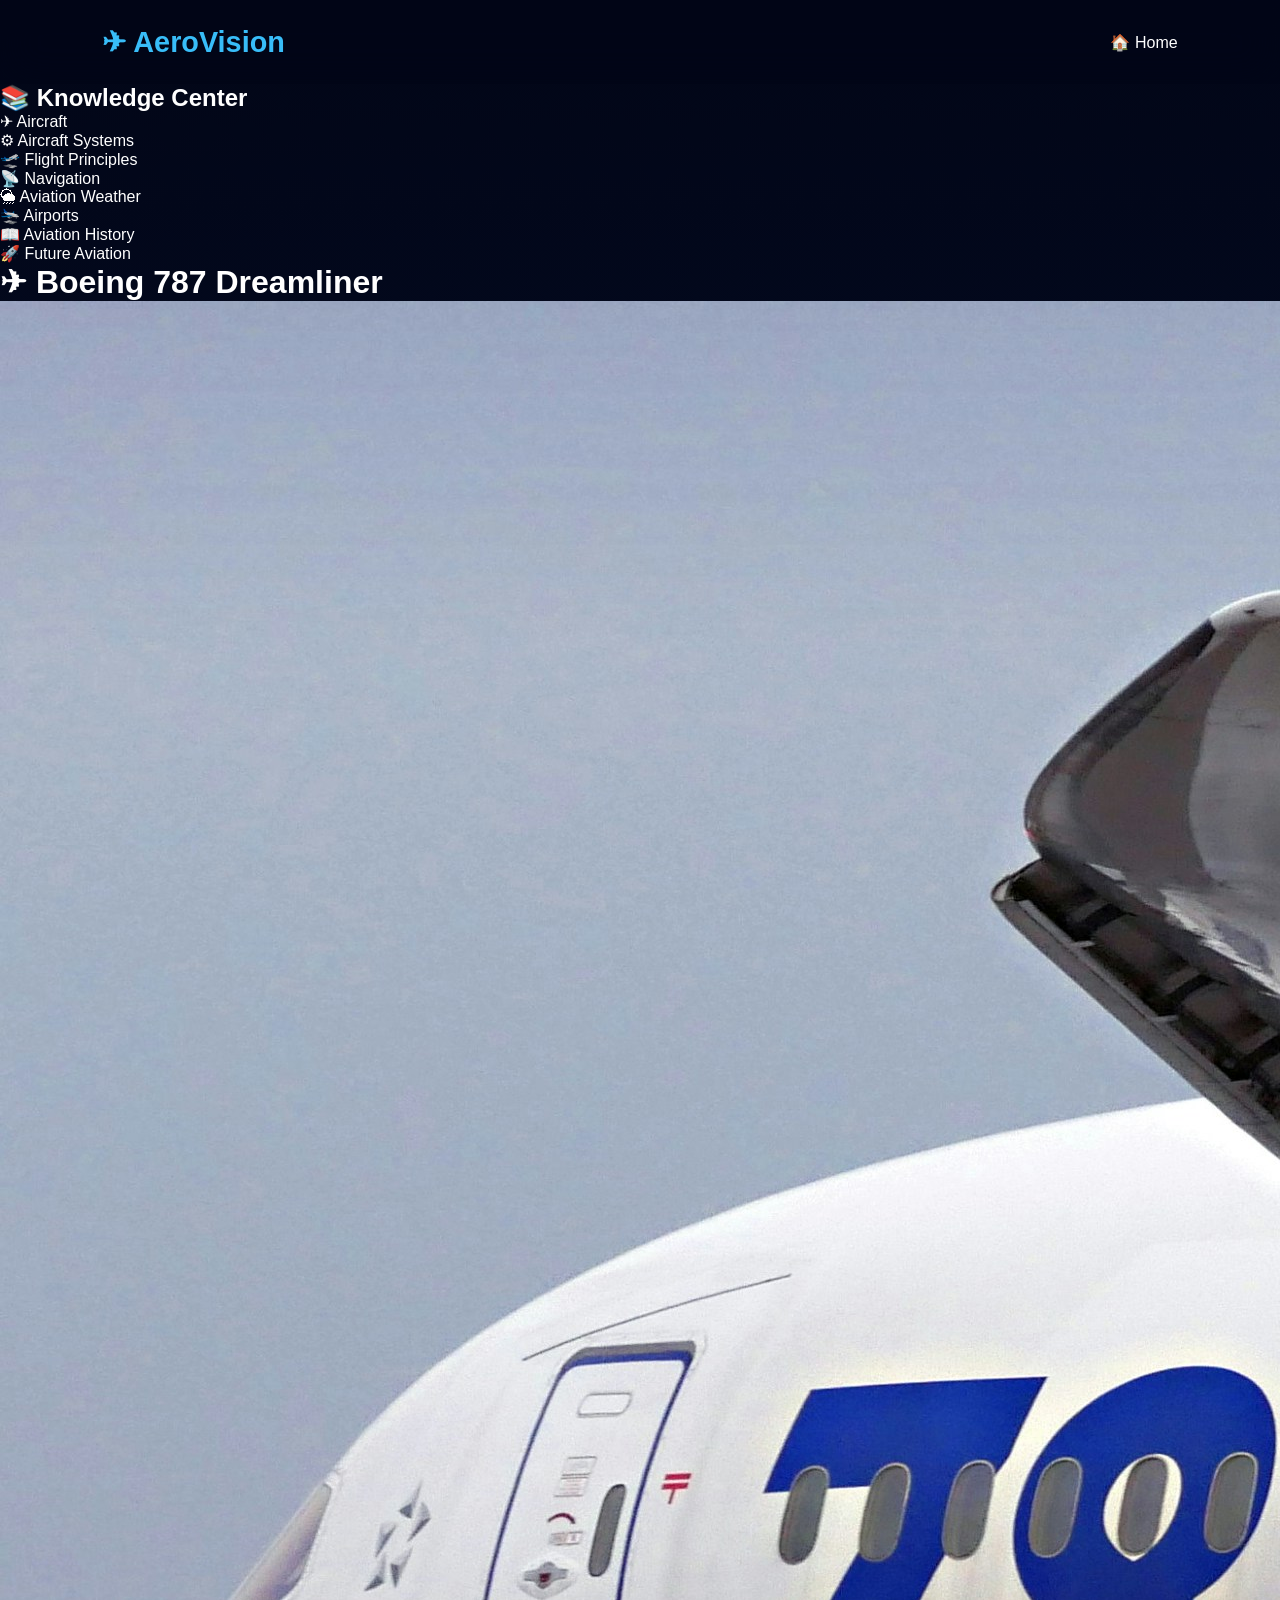
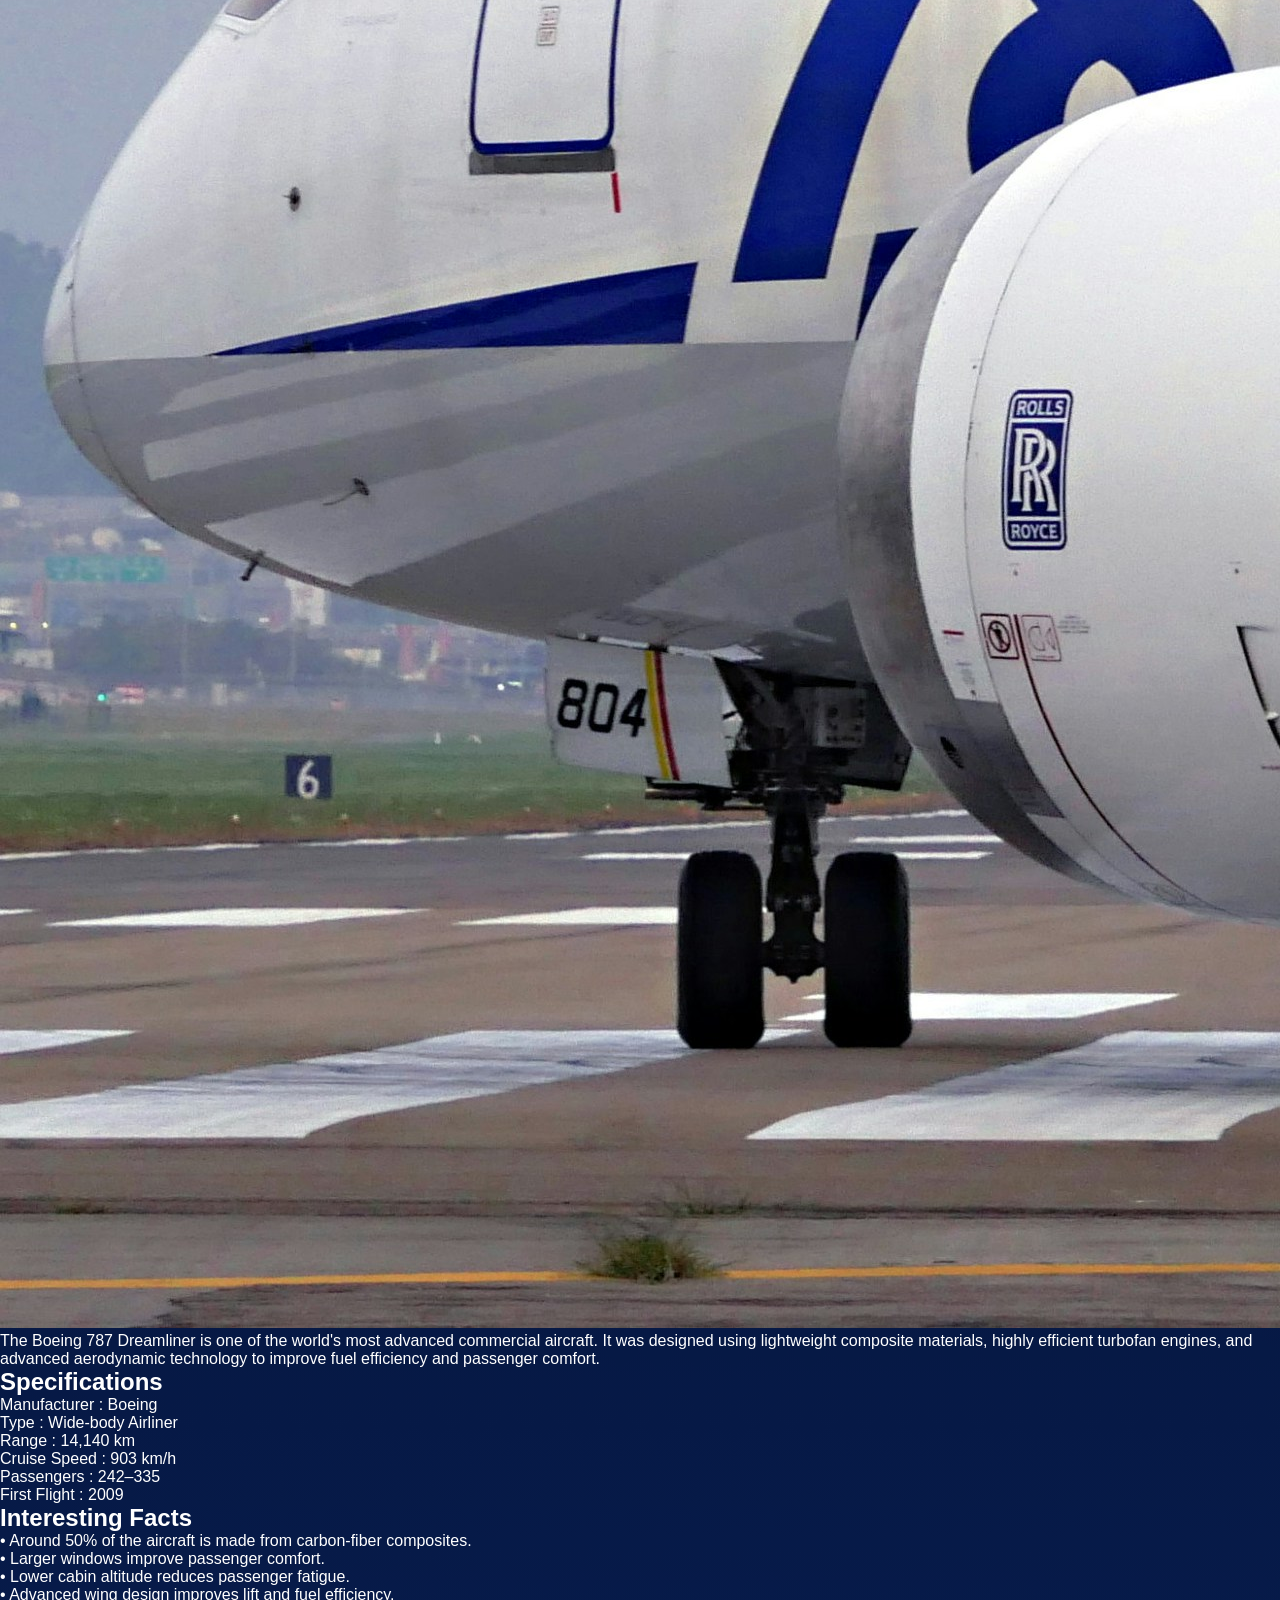
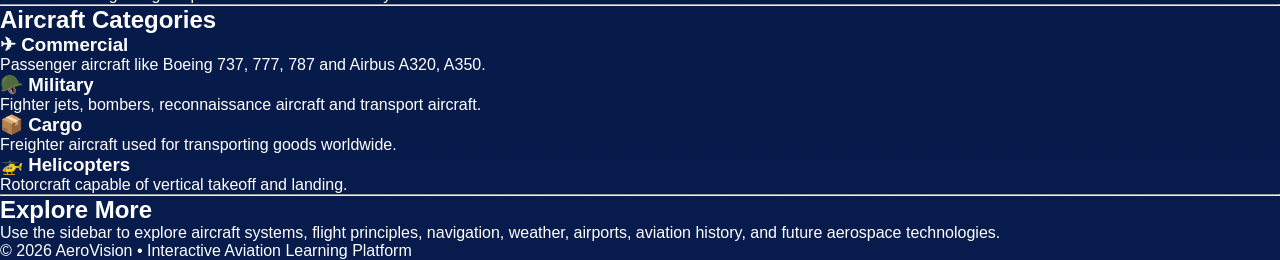
==== knowledge.html @ cc67bb1b "Update knowledge.html" ====
<!DOCTYPE html>
<html lang="en">

<head>

<meta charset="UTF-8">

<meta name="viewport" content="width=device-width, initial-scale=1.0">

<title>AeroVision Knowledge Center</title>

<link rel="stylesheet" href="knowledge.css">

</head>

<body>

<nav>

<div class="logo">

✈ AeroVision

</div>

<div class="nav-links">

<a href="index.html">

🏠 Home

</a>

</div>

</nav>

<div class="knowledge-layout">

<!-- SIDEBAR -->

<aside class="sidebar">

<h2>📚 Knowledge Center</h2>

<ul>

<li class="active" data-page="aircraft">

✈ Aircraft

</li>

<li data-page="systems">

⚙ Aircraft Systems

</li>

<li data-page="flight">

🛫 Flight Principles

</li>

<li data-page="navigation">

📡 Navigation

</li>

<li data-page="weather">

🌦 Aviation Weather

</li>

<li data-page="airports">

🛬 Airports

</li>

<li data-page="history">

📖 Aviation History

</li>

<li data-page="future">

🚀 Future Aviation

</li>

</ul>

</aside>

<!-- CONTENT -->

<main class="content">

<div id="content-area">

<h1>✈ Boeing 787 Dreamliner</h1>

<img
src="Boing 787.jpg"
class="hero-image"
alt="Boeing 787">

<p>

The Boeing 787 Dreamliner is one of the world's most advanced
commercial aircraft. It was designed using lightweight composite
materials, highly efficient turbofan engines, and advanced
aerodynamic technology to improve fuel efficiency and passenger
comfort.

</p>

<h2>Specifications</h2>

<ul>

<li>Manufacturer : Boeing</li>

<li>Type : Wide-body Airliner</li>

<li>Range : 14,140 km</li>

<li>Cruise Speed : 903 km/h</li>

<li>Passengers : 242–335</li>

<li>First Flight : 2009</li>

</ul>

<h2>Interesting Facts</h2>

<p>

• Around 50% of the aircraft is made from carbon-fiber composites.

</p>

<p>

• Larger windows improve passenger comfort.

</p>

<p>

• Lower cabin altitude reduces passenger fatigue.

</p>

<p>

• Advanced wing design improves lift and fuel efficiency.

</p>

<hr>

<h2>Aircraft Categories</h2>

<div class="cards">

<div class="info-card">

<h3>✈ Commercial</h3>

<p>

Passenger aircraft like Boeing 737, 777, 787 and Airbus A320, A350.

</p>

</div>

<div class="info-card">

<h3>🪖 Military</h3>

<p>

Fighter jets, bombers, reconnaissance aircraft and transport aircraft.

</p>

</div>

<div class="info-card">

<h3>📦 Cargo</h3>

<p>

Freighter aircraft used for transporting goods worldwide.

</p>

</div>

<div class="info-card">

<h3>🚁 Helicopters</h3>

<p>

Rotorcraft capable of vertical takeoff and landing.

</p>

</div>

</div>

<hr>

<h2>Explore More</h2>

<p>

Use the sidebar to explore aircraft systems,
flight principles,
navigation,
weather,
airports,
aviation history,
and future aerospace technologies.

</p>

</div>

</main>

</div>

<footer>

<p>

© 2026 AeroVision • Interactive Aviation Learning Platform

</p>

</footer>

<script src="knowledge.js"></script>

</body>

</html>
---- knowledge.css ----
html{
scroll-behavior:smooth;
}

*{
margin:0;
padding:0;
box-sizing:border-box;
font-family:Segoe UI,sans-serif;
}

body{

background:
linear-gradient(
180deg,
#020617,
#071c4d
);

color:white;

overflow-x:hidden;

}

/* NAVBAR */

nav{

display:flex;

justify-content:space-between;

align-items:center;

padding:25px 8%;

background:
rgba(2,6,23,.7);

backdrop-filter:blur(20px);

position:sticky;

top:0;

z-index:999;

}

.logo{

font-size:1.8rem;

font-weight:bold;

color:#38bdf8;

}

.nav-links a{

color:white;

text-decoration:none;

font-size:1rem;

transition:.3s;

}

.nav-links a:hover{

color:#38bdf8;

}

/* HERO */

.hero{

padding:120px 8% 80px;

text-align:center;

}

.hero h1{

font-size:4rem;

margin-bottom:20px;

}

.hero p{

max-width:750px;

margin:auto;

font-size:1.2rem;

color:#cbd5e1;

line-height:1.8;

margin-bottom:40px;

}

/* SEARCH */

#search{

width:min(700px,90%);

padding:18px;

font-size:1rem;

border:none;

border-radius:15px;

outline:none;

background:#0f172a;

color:white;

border:1px solid #38bdf8;

box-shadow:0 0 30px rgba(56,189,248,.2);

}

/* CATEGORIES */

.categories{

padding:60px 8%;

display:grid;

grid-template-columns:
repeat(auto-fit,minmax(220px,1fr));

gap:25px;

}

.category{

background:
rgba(255,255,255,.05);

padding:40px;

border-radius:20px;

text-align:center;

font-size:3rem;

cursor:pointer;

transition:.4s;

backdrop-filter:blur(15px);

}

.category h2{

font-size:1.2rem;

margin-top:20px;

}

.category:hover{

transform:
translateY(-10px)
scale(1.03);

box-shadow:
0 20px 60px rgba(56,189,248,.25);

}

/* ARTICLES */

.articles{

padding:100px 8%;

}

.articles h2{

text-align:center;

font-size:3rem;

margin-bottom:50px;

}

.article-grid{

display:grid;

grid-template-columns:
repeat(auto-fit,minmax(320px,1fr));

gap:30px;

}

.article{

background:
rgba(255,255,255,.05);

padding:35px;

border-radius:20px;

transition:.4s;

cursor:pointer;

border:1px solid rgba(255,255,255,.08);

}

.article:hover{

transform:
translateY(-10px);

border-color:#38bdf8;

box-shadow:
0 25px 60px rgba(56,189,248,.25);

}

.article h3{

margin-bottom:15px;

font-size:1.5rem;

}

.article p{

color:#cbd5e1;

line-height:1.8;

}

/* MOBILE */

@media(max-width:900px){

.hero h1{

font-size:2.8rem;

}

.hero p{

font-size:1rem;

}

nav{

padding:20px;

}

}
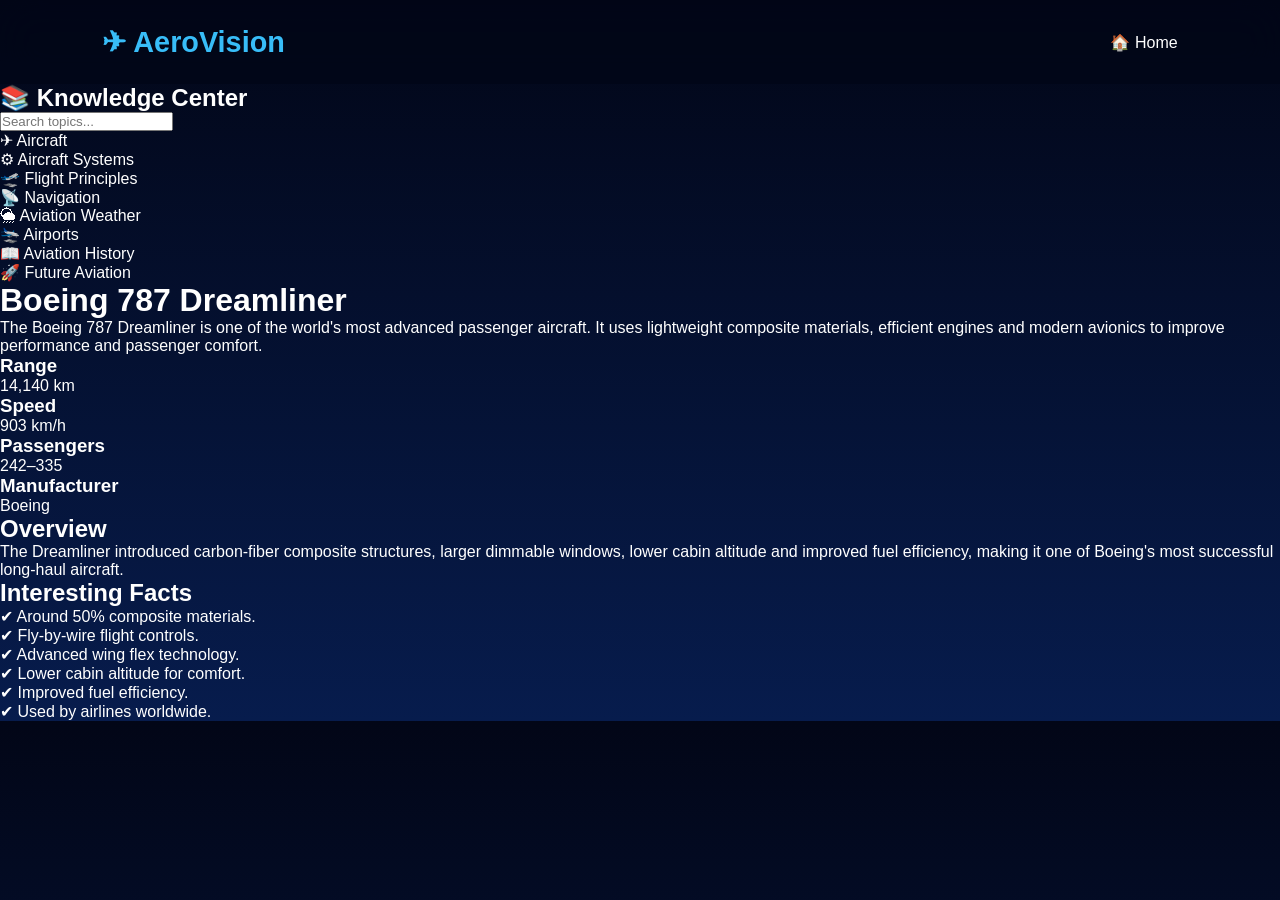
==== commit 7c67d8f2: "Update knowledge.html" ====
--- a/knowledge.html
+++ b/knowledge.html
@@ -4,10 +4,9 @@
 <head>
 
 <meta charset="UTF-8">
-
 <meta name="viewport" content="width=device-width, initial-scale=1.0">
 
-<title>AeroVision Knowledge Center</title>
+<title>AeroVision | Knowledge Center</title>
 
 <link rel="stylesheet" href="knowledge.css">
 
@@ -18,223 +17,128 @@
 <nav>
 
 <div class="logo">
-
 ✈ AeroVision
-
 </div>
 
 <div class="nav-links">
-
-<a href="index.html">
-
-🏠 Home
-
-</a>
-
+<a href="index.html">🏠 Home</a>
 </div>
 
 </nav>
 
 <div class="knowledge-layout">
 
-<!-- SIDEBAR -->
-
 <aside class="sidebar">
 
 <h2>📚 Knowledge Center</h2>
 
+<input
+type="text"
+placeholder="Search topics...">
+
 <ul>
 
-<li class="active" data-page="aircraft">
+<li class="active">✈ Aircraft</li>
 
-✈ Aircraft
+<li>⚙ Aircraft Systems</li>
 
-</li>
+<li>🛫 Flight Principles</li>
 
-<li data-page="systems">
+<li>📡 Navigation</li>
 
-⚙ Aircraft Systems
+<li>🌦 Aviation Weather</li>
 
-</li>
+<li>🛬 Airports</li>
 
-<li data-page="flight">
+<li>📖 Aviation History</li>
 
-🛫 Flight Principles
-
-</li>
-
-<li data-page="navigation">
-
-📡 Navigation
-
-</li>
-
-<li data-page="weather">
-
-🌦 Aviation Weather
-
-</li>
-
-<li data-page="airports">
-
-🛬 Airports
-
-</li>
-
-<li data-page="history">
-
-📖 Aviation History
-
-</li>
-
-<li data-page="future">
-
-🚀 Future Aviation
-
-</li>
+<li>🚀 Future Aviation</li>
 
 </ul>
 
 </aside>
 
-<!-- CONTENT -->
-
 <main class="content">
 
-<div id="content-area">
-
-<h1>✈ Boeing 787 Dreamliner</h1>
-
-<img
-src="Boing 787.jpg"
-class="hero-image"
-alt="Boeing 787">
+<h1>Boeing 787 Dreamliner</h1>
 
 <p>
 
-The Boeing 787 Dreamliner is one of the world's most advanced
-commercial aircraft. It was designed using lightweight composite
-materials, highly efficient turbofan engines, and advanced
-aerodynamic technology to improve fuel efficiency and passenger
-comfort.
+The Boeing 787 Dreamliner is one of the world's most advanced passenger aircraft. It uses lightweight composite materials, efficient engines and modern avionics to improve performance and passenger comfort.
 
 </p>
 
-<h2>Specifications</h2>
+<div class="spec-grid">
 
-<ul>
-
-<li>Manufacturer : Boeing</li>
-
-<li>Type : Wide-body Airliner</li>
-
-<li>Range : 14,140 km</li>
-
-<li>Cruise Speed : 903 km/h</li>
-
-<li>Passengers : 242–335</li>
-
-<li>First Flight : 2009</li>
-
-</ul>
-
-<h2>Interesting Facts</h2>
-
-<p>
-
-• Around 50% of the aircraft is made from carbon-fiber composites.
-
-</p>
-
-<p>
-
-• Larger windows improve passenger comfort.
-
-</p>
-
-<p>
-
-• Lower cabin altitude reduces passenger fatigue.
-
-</p>
-
-<p>
-
-• Advanced wing design improves lift and fuel efficiency.
-
-</p>
-
-<hr>
-
-<h2>Aircraft Categories</h2>
-
-<div class="cards">
-
-<div class="info-card">
-
-<h3>✈ Commercial</h3>
-
-<p>
-
-Passenger aircraft like Boeing 737, 777, 787 and Airbus A320, A350.
-
-</p>
-
+<div class="spec-card">
+<h3>Range</h3>
+<p>14,140 km</p>
 </div>
 
-<div class="info-card">
-
-<h3>🪖 Military</h3>
-
-<p>
-
-Fighter jets, bombers, reconnaissance aircraft and transport aircraft.
-
-</p>
-
+<div class="spec-card">
+<h3>Speed</h3>
+<p>903 km/h</p>
 </div>
 
-<div class="info-card">
-
-<h3>📦 Cargo</h3>
-
-<p>
-
-Freighter aircraft used for transporting goods worldwide.
-
-</p>
-
+<div class="spec-card">
+<h3>Passengers</h3>
+<p>242–335</p>
 </div>
 
-<div class="info-card">
-
-<h3>🚁 Helicopters</h3>
-
-<p>
-
-Rotorcraft capable of vertical takeoff and landing.
-
-</p>
-
+<div class="spec-card">
+<h3>Manufacturer</h3>
+<p>Boeing</p>
 </div>
 
 </div>
 
-<hr>
-
-<h2>Explore More</h2>
+<h2>Overview</h2>
 
 <p>
 
-Use the sidebar to explore aircraft systems,
-flight principles,
-navigation,
-weather,
-airports,
-aviation history,
-and future aerospace technologies.
+The Dreamliner introduced carbon-fiber composite structures, larger dimmable windows, lower cabin altitude and improved fuel efficiency, making it one of Boeing's most successful long-haul aircraft.
 
 </p>
+
+<h2>Interesting Facts</h2>
+
+<div class="facts">
+
+<div class="fact">
+
+✔ Around 50% composite materials.
+
+</div>
+
+<div class="fact">
+
+✔ Fly-by-wire flight controls.
+
+</div>
+
+<div class="fact">
+
+✔ Advanced wing flex technology.
+
+</div>
+
+<div class="fact">
+
+✔ Lower cabin altitude for comfort.
+
+</div>
+
+<div class="fact">
+
+✔ Improved fuel efficiency.
+
+</div>
+
+<div class="fact">
+
+✔ Used by airlines worldwide.
+
+</div>
 
 </div>
 
@@ -242,16 +146,6 @@
 
 </div>
 
-<footer>
-
-<p>
-
-© 2026 AeroVision • Interactive Aviation Learning Platform
-
-</p>
-
-</footer>
-
 <script src="knowledge.js"></script>
 
 </body>
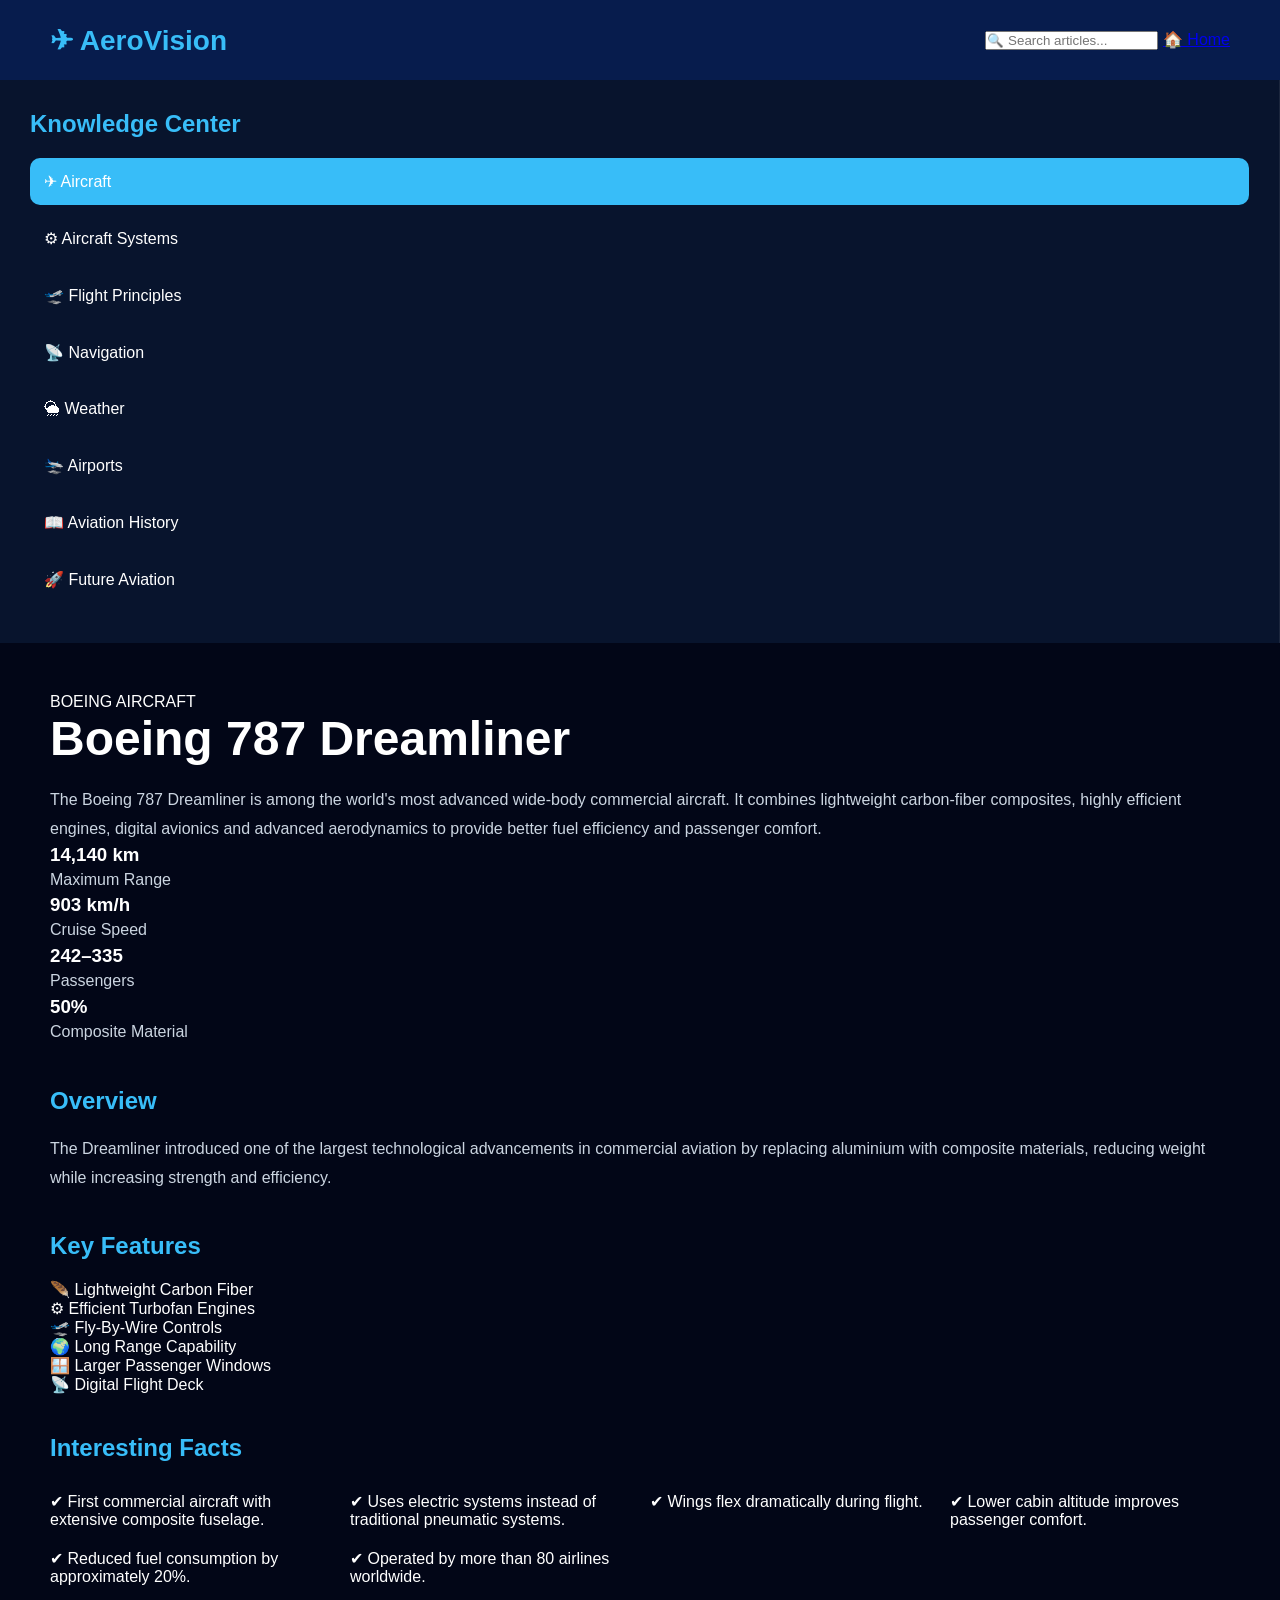
==== commit b083e813: "Update knowledge.html" ====
--- a/knowledge.html
+++ b/knowledge.html
@@ -4,139 +4,284 @@
 <head>
 
 <meta charset="UTF-8">
+
 <meta name="viewport" content="width=device-width, initial-scale=1.0">
 
 <title>AeroVision | Knowledge Center</title>
 
 <link rel="stylesheet" href="knowledge.css">
 
+<link rel="preconnect" href="https://fonts.googleapis.com">
+
+<link rel="preconnect" href="https://fonts.gstatic.com" crossorigin>
+
+<link href="https://fonts.googleapis.com/css2?family=Poppins:wght@300;400;500;600;700&display=swap" rel="stylesheet">
+
 </head>
 
 <body>
 
+<!-- NAVBAR -->
+
 <nav>
 
 <div class="logo">
+
 ✈ AeroVision
-</div>
-
-<div class="nav-links">
-<a href="index.html">🏠 Home</a>
-</div>
-
-</nav>
-
-<div class="knowledge-layout">
-
-<aside class="sidebar">
-
-<h2>📚 Knowledge Center</h2>
+
+</div>
+
+<div class="nav-right">
 
 <input
 type="text"
-placeholder="Search topics...">
+id="searchBox"
+placeholder="🔍 Search articles...">
+
+<a href="index.html" class="homeBtn">
+
+🏠 Home
+
+</a>
+
+</div>
+
+</nav>
+
+<div class="container">
+
+<!-- SIDEBAR -->
+
+<aside class="sidebar">
+
+<h2>
+
+Knowledge Center
+
+</h2>
 
 <ul>
 
-<li class="active">✈ Aircraft</li>
-
-<li>⚙ Aircraft Systems</li>
-
-<li>🛫 Flight Principles</li>
-
-<li>📡 Navigation</li>
-
-<li>🌦 Aviation Weather</li>
-
-<li>🛬 Airports</li>
-
-<li>📖 Aviation History</li>
-
-<li>🚀 Future Aviation</li>
+<li class="active" data-page="aircraft">
+
+✈ Aircraft
+
+</li>
+
+<li data-page="systems">
+
+⚙ Aircraft Systems
+
+</li>
+
+<li data-page="flight">
+
+🛫 Flight Principles
+
+</li>
+
+<li data-page="navigation">
+
+📡 Navigation
+
+</li>
+
+<li data-page="weather">
+
+🌦 Weather
+
+</li>
+
+<li data-page="airports">
+
+🛬 Airports
+
+</li>
+
+<li data-page="history">
+
+📖 Aviation History
+
+</li>
+
+<li data-page="future">
+
+🚀 Future Aviation
+
+</li>
 
 </ul>
 
 </aside>
 
+<!-- MAIN CONTENT -->
+
 <main class="content">
 
-<h1>Boeing 787 Dreamliner</h1>
+<div id="content">
+
+<span class="tag">
+
+BOEING AIRCRAFT
+
+</span>
+
+<h1>
+
+Boeing 787 Dreamliner
+
+</h1>
+
+<p class="intro">
+
+The Boeing 787 Dreamliner is among the world's most advanced
+wide-body commercial aircraft. It combines lightweight
+carbon-fiber composites, highly efficient engines,
+digital avionics and advanced aerodynamics to provide
+better fuel efficiency and passenger comfort.
+
+</p>
+
+<div class="stats">
+
+<div class="stat">
+
+<h3>14,140 km</h3>
+
+<p>Maximum Range</p>
+
+</div>
+
+<div class="stat">
+
+<h3>903 km/h</h3>
+
+<p>Cruise Speed</p>
+
+</div>
+
+<div class="stat">
+
+<h3>242–335</h3>
+
+<p>Passengers</p>
+
+</div>
+
+<div class="stat">
+
+<h3>50%</h3>
+
+<p>Composite Material</p>
+
+</div>
+
+</div>
+
+<h2>
+
+Overview
+
+</h2>
 
 <p>
 
-The Boeing 787 Dreamliner is one of the world's most advanced passenger aircraft. It uses lightweight composite materials, efficient engines and modern avionics to improve performance and passenger comfort.
+The Dreamliner introduced one of the largest technological
+advancements in commercial aviation by replacing aluminium
+with composite materials, reducing weight while increasing
+strength and efficiency.
 
 </p>
 
-<div class="spec-grid">
-
-<div class="spec-card">
-<h3>Range</h3>
-<p>14,140 km</p>
-</div>
-
-<div class="spec-card">
-<h3>Speed</h3>
-<p>903 km/h</p>
-</div>
-
-<div class="spec-card">
-<h3>Passengers</h3>
-<p>242–335</p>
-</div>
-
-<div class="spec-card">
-<h3>Manufacturer</h3>
-<p>Boeing</p>
-</div>
-
-</div>
-
-<h2>Overview</h2>
-
-<p>
-
-The Dreamliner introduced carbon-fiber composite structures, larger dimmable windows, lower cabin altitude and improved fuel efficiency, making it one of Boeing's most successful long-haul aircraft.
-
-</p>
-
-<h2>Interesting Facts</h2>
+<h2>
+
+Key Features
+
+</h2>
+
+<div class="featureGrid">
+
+<div class="featureCard">
+
+🪶 Lightweight Carbon Fiber
+
+</div>
+
+<div class="featureCard">
+
+⚙ Efficient Turbofan Engines
+
+</div>
+
+<div class="featureCard">
+
+🛫 Fly-By-Wire Controls
+
+</div>
+
+<div class="featureCard">
+
+🌍 Long Range Capability
+
+</div>
+
+<div class="featureCard">
+
+🪟 Larger Passenger Windows
+
+</div>
+
+<div class="featureCard">
+
+📡 Digital Flight Deck
+
+</div>
+
+</div>
+
+<h2>
+
+Interesting Facts
+
+</h2>
 
 <div class="facts">
 
-<div class="fact">
-
-✔ Around 50% composite materials.
-
-</div>
-
-<div class="fact">
-
-✔ Fly-by-wire flight controls.
-
-</div>
-
-<div class="fact">
-
-✔ Advanced wing flex technology.
-
-</div>
-
-<div class="fact">
-
-✔ Lower cabin altitude for comfort.
-
-</div>
-
-<div class="fact">
-
-✔ Improved fuel efficiency.
-
-</div>
-
-<div class="fact">
-
-✔ Used by airlines worldwide.
+<div>
+
+✔ First commercial aircraft with extensive composite fuselage.
+
+</div>
+
+<div>
+
+✔ Uses electric systems instead of traditional pneumatic systems.
+
+</div>
+
+<div>
+
+✔ Wings flex dramatically during flight.
+
+</div>
+
+<div>
+
+✔ Lower cabin altitude improves passenger comfort.
+
+</div>
+
+<div>
+
+✔ Reduced fuel consumption by approximately 20%.
+
+</div>
+
+<div>
+
+✔ Operated by more than 80 airlines worldwide.
+
+</div>
 
 </div>
 
--- a/knowledge.css
+++ b/knowledge.css
@@ -1,7 +1,3 @@
-html{
-scroll-behavior:smooth;
-}
-
 *{
 margin:0;
 padding:0;
@@ -10,48 +6,35 @@
 }
 
 body{
-
-background:
-linear-gradient(
-180deg,
-#020617,
-#071c4d
-);
-
+background:#020617;
 color:white;
-
-overflow-x:hidden;
-
-}
-
-/* NAVBAR */
+}
 
 nav{
 
+height:80px;
+
 display:flex;
 
 justify-content:space-between;
 
 align-items:center;
 
-padding:25px 8%;
-
-background:
-rgba(2,6,23,.7);
-
-backdrop-filter:blur(20px);
+padding:0 50px;
+
+background:#071c4d;
 
 position:sticky;
 
 top:0;
 
-z-index:999;
+z-index:1000;
 
 }
 
 .logo{
 
-font-size:1.8rem;
+font-size:28px;
 
 font-weight:bold;
 
@@ -65,227 +48,220 @@
 
 text-decoration:none;
 
-font-size:1rem;
+}
+
+.knowledge-layout{
+
+display:grid;
+
+grid-template-columns:280px 1fr;
+
+min-height:calc(100vh - 80px);
+
+}
+
+.sidebar{
+
+background:#08142d;
+
+padding:30px;
+
+border-right:1px solid rgba(255,255,255,.08);
+
+}
+
+.sidebar h2{
+
+margin-bottom:20px;
+
+color:#38bdf8;
+
+}
+
+.sidebar input{
+
+width:100%;
+
+padding:12px;
+
+border:none;
+
+outline:none;
+
+border-radius:10px;
+
+background:#13264b;
+
+color:white;
+
+margin-bottom:25px;
+
+}
+
+.sidebar ul{
+
+list-style:none;
+
+}
+
+.sidebar li{
+
+padding:14px;
+
+margin-bottom:10px;
+
+border-radius:10px;
+
+cursor:pointer;
 
 transition:.3s;
 
 }
 
-.nav-links a:hover{
-
-color:#38bdf8;
-
-}
-
-/* HERO */
-
-.hero{
-
-padding:120px 8% 80px;
+.sidebar li:hover{
+
+background:#38bdf8;
+
+}
+
+.active{
+
+background:#38bdf8;
+
+}
+
+.content{
+
+padding:50px;
+
+}
+
+.content h1{
+
+font-size:48px;
+
+margin-bottom:20px;
+
+}
+
+.content h2{
+
+margin-top:40px;
+
+margin-bottom:20px;
+
+color:#38bdf8;
+
+}
+
+.content p{
+
+line-height:1.8;
+
+color:#cbd5e1;
+
+}
+
+.spec-grid{
+
+display:grid;
+
+grid-template-columns:repeat(auto-fit,minmax(180px,1fr));
+
+gap:20px;
+
+margin:40px 0;
+
+}
+
+.spec-card{
+
+background:#0f172a;
+
+padding:25px;
+
+border-radius:16px;
 
 text-align:center;
 
-}
-
-.hero h1{
-
-font-size:4rem;
-
-margin-bottom:20px;
-
-}
-
-.hero p{
-
-max-width:750px;
-
-margin:auto;
-
-font-size:1.2rem;
-
-color:#cbd5e1;
-
-line-height:1.8;
-
-margin-bottom:40px;
-
-}
-
-/* SEARCH */
-
-#search{
-
-width:min(700px,90%);
-
-padding:18px;
-
-font-size:1rem;
-
-border:none;
+transition:.3s;
+
+}
+
+.spec-card:hover{
+
+transform:translateY(-8px);
+
+box-shadow:0 20px 40px rgba(56,189,248,.25);
+
+}
+
+.spec-card h3{
+
+color:#38bdf8;
+
+margin-bottom:10px;
+
+}
+
+.facts{
+
+display:grid;
+
+grid-template-columns:repeat(auto-fit,minmax(250px,1fr));
+
+gap:20px;
+
+margin-top:30px;
+
+}
+
+.fact{
+
+background:#0f172a;
+
+padding:20px;
 
 border-radius:15px;
 
-outline:none;
-
-background:#0f172a;
-
-color:white;
-
-border:1px solid #38bdf8;
-
-box-shadow:0 0 30px rgba(56,189,248,.2);
-
-}
-
-/* CATEGORIES */
-
-.categories{
-
-padding:60px 8%;
-
-display:grid;
-
-grid-template-columns:
-repeat(auto-fit,minmax(220px,1fr));
-
-gap:25px;
-
-}
-
-.category{
-
-background:
-rgba(255,255,255,.05);
-
-padding:40px;
-
-border-radius:20px;
-
-text-align:center;
-
-font-size:3rem;
-
-cursor:pointer;
-
-transition:.4s;
-
-backdrop-filter:blur(15px);
-
-}
-
-.category h2{
-
-font-size:1.2rem;
-
-margin-top:20px;
-
-}
-
-.category:hover{
-
-transform:
-translateY(-10px)
-scale(1.03);
-
-box-shadow:
-0 20px 60px rgba(56,189,248,.25);
-
-}
-
-/* ARTICLES */
-
-.articles{
-
-padding:100px 8%;
-
-}
-
-.articles h2{
-
-text-align:center;
-
-font-size:3rem;
-
-margin-bottom:50px;
-
-}
-
-.article-grid{
-
-display:grid;
-
-grid-template-columns:
-repeat(auto-fit,minmax(320px,1fr));
-
-gap:30px;
-
-}
-
-.article{
-
-background:
-rgba(255,255,255,.05);
-
-padding:35px;
-
-border-radius:20px;
-
-transition:.4s;
-
-cursor:pointer;
-
-border:1px solid rgba(255,255,255,.08);
-
-}
-
-.article:hover{
-
-transform:
-translateY(-10px);
-
-border-color:#38bdf8;
-
-box-shadow:
-0 25px 60px rgba(56,189,248,.25);
-
-}
-
-.article h3{
-
-margin-bottom:15px;
-
-font-size:1.5rem;
-
-}
-
-.article p{
-
-color:#cbd5e1;
-
-line-height:1.8;
-
-}
-
-/* MOBILE */
+transition:.3s;
+
+}
+
+.fact:hover{
+
+transform:translateY(-8px);
+
+box-shadow:0 15px 30px rgba(56,189,248,.25);
+
+}
 
 @media(max-width:900px){
 
-.hero h1{
-
-font-size:2.8rem;
-
-}
-
-.hero p{
-
-font-size:1rem;
-
-}
-
-nav{
-
-padding:20px;
-
-}
-
-}
+.knowledge-layout{
+
+grid-template-columns:1fr;
+
+}
+
+.sidebar{
+
+border-right:none;
+
+border-bottom:1px solid rgba(255,255,255,.08);
+
+}
+
+.content{
+
+padding:30px;
+
+}
+
+.content h1{
+
+font-size:34px;
+
+}
+
+}
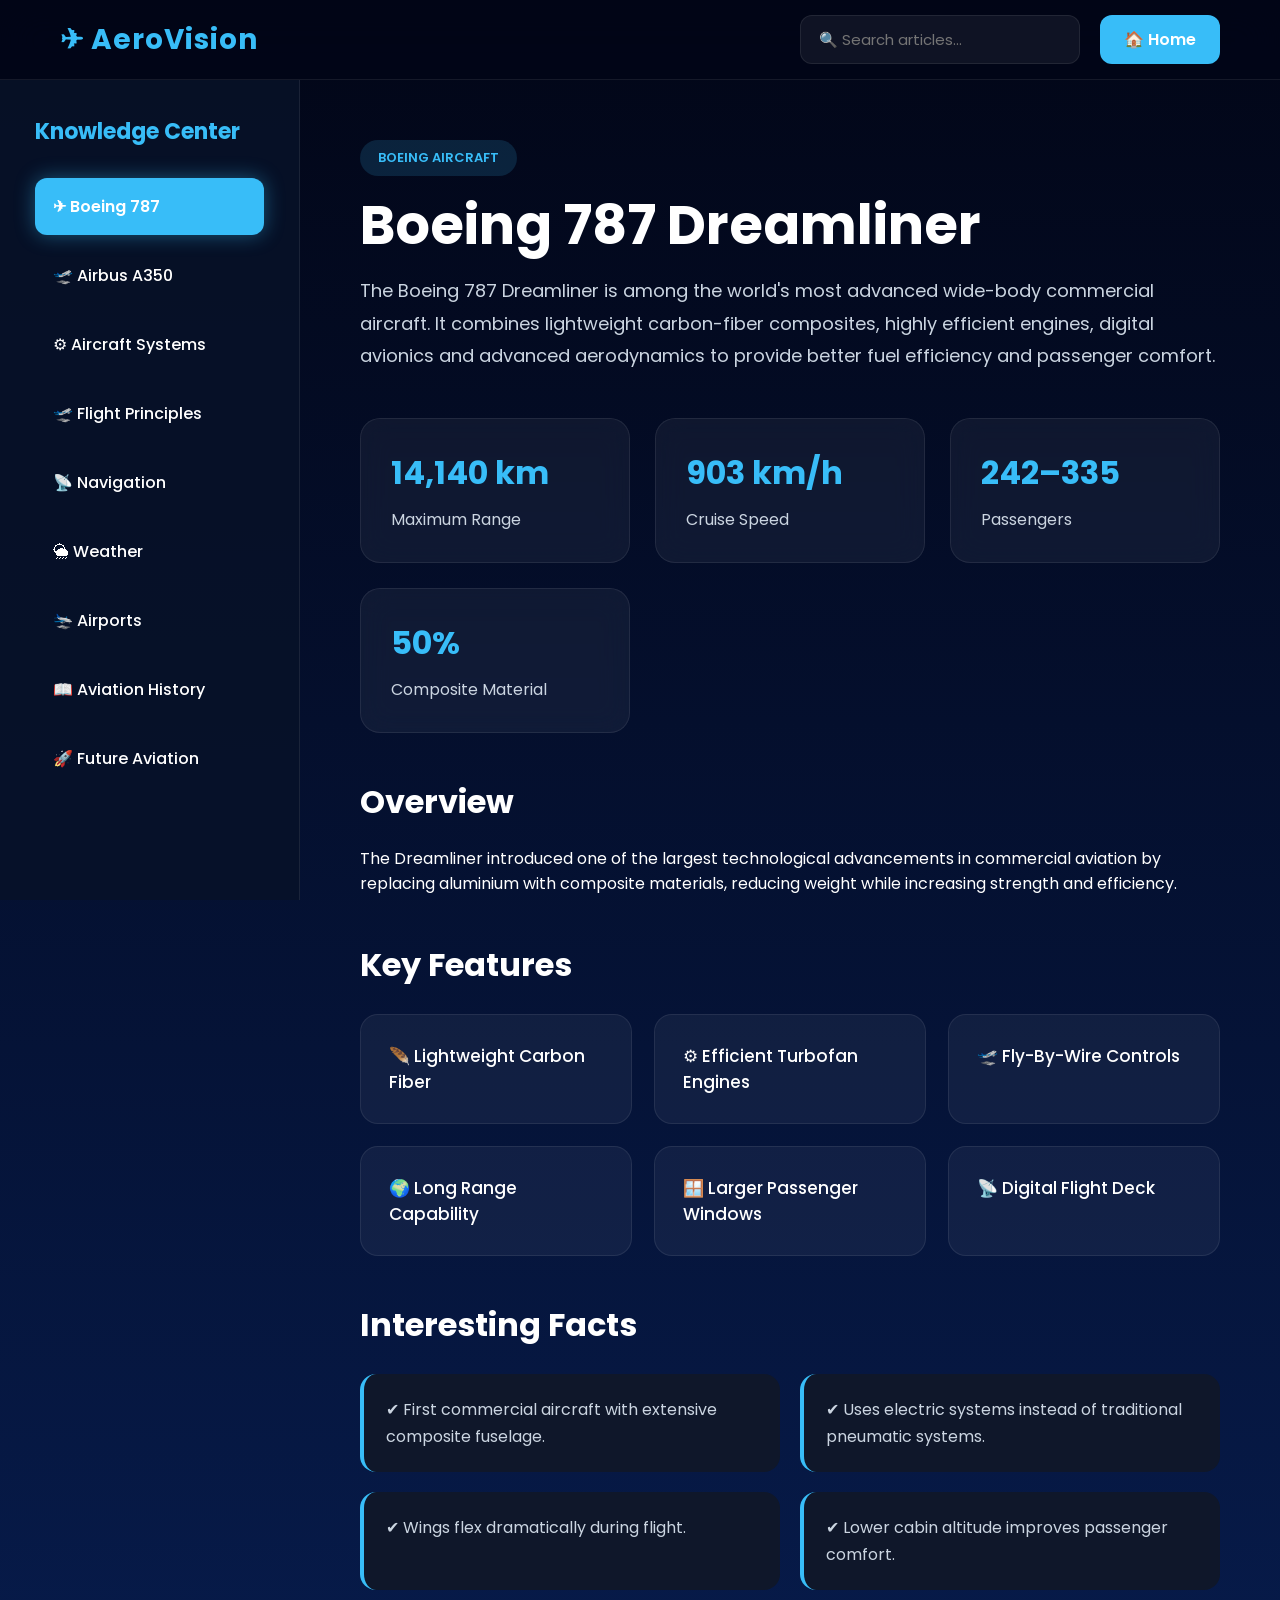
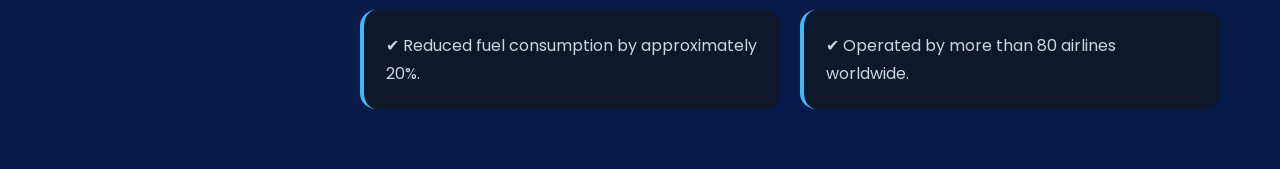
==== commit 197320ce: "Update knowledge.html" ====
--- a/knowledge.html
+++ b/knowledge.html
@@ -63,51 +63,39 @@
 <ul>
 
 <li class="active" data-page="aircraft">
-
-✈ Aircraft
-
+✈ Boeing 787
+</li>
+
+<li data-page="airbus">
+🛫 Airbus A350
 </li>
 
 <li data-page="systems">
-
 ⚙ Aircraft Systems
-
 </li>
 
 <li data-page="flight">
-
 🛫 Flight Principles
-
 </li>
 
 <li data-page="navigation">
-
 📡 Navigation
-
 </li>
 
 <li data-page="weather">
-
 🌦 Weather
-
 </li>
 
 <li data-page="airports">
-
 🛬 Airports
-
 </li>
 
 <li data-page="history">
-
 📖 Aviation History
-
 </li>
 
 <li data-page="future">
-
 🚀 Future Aviation
-
 </li>
 
 </ul>
--- a/knowledge.css
+++ b/knowledge.css
@@ -2,266 +2,645 @@
 margin:0;
 padding:0;
 box-sizing:border-box;
-font-family:Segoe UI,sans-serif;
+font-family:"Poppins",sans-serif;
+}
+
+html{
+scroll-behavior:smooth;
 }
 
 body{
-background:#020617;
+
+background:
+linear-gradient(180deg,#020617,#071c4d);
+
+color:#fff;
+
+overflow-x:hidden;
+
+}
+
+/* ================= NAVBAR ================= */
+
+nav{
+
+position:fixed;
+
+top:0;
+
+left:0;
+
+width:100%;
+
+height:80px;
+
+display:flex;
+
+justify-content:space-between;
+
+align-items:center;
+
+padding:0 60px;
+
+background:rgba(2,6,23,.75);
+
+backdrop-filter:blur(20px);
+
+border-bottom:1px solid rgba(255,255,255,.08);
+
+z-index:9999;
+
+}
+
+.logo{
+
+font-size:28px;
+
+font-weight:700;
+
+color:#38bdf8;
+
+letter-spacing:1px;
+
+}
+
+.nav-right{
+
+display:flex;
+
+align-items:center;
+
+gap:20px;
+
+}
+
+#searchBox{
+
+width:280px;
+
+padding:12px 18px;
+
+border:none;
+
+outline:none;
+
+border-radius:12px;
+
+background:rgba(255,255,255,.06);
+
 color:white;
-}
+
+font-size:15px;
+
+border:1px solid rgba(255,255,255,.08);
+
+transition:.3s;
+
+}
+
+#searchBox:focus{
+
+border-color:#38bdf8;
+
+box-shadow:0 0 20px rgba(56,189,248,.25);
+
+}
+
+.homeBtn{
+
+padding:12px 24px;
+
+border-radius:12px;
+
+background:#38bdf8;
+
+color:white;
+
+text-decoration:none;
+
+font-weight:600;
+
+transition:.3s;
+
+}
+
+.homeBtn:hover{
+
+transform:translateY(-3px);
+
+box-shadow:0 15px 30px rgba(56,189,248,.35);
+
+}
+
+/* ================= LAYOUT ================= */
+
+.container{
+
+display:grid;
+
+grid-template-columns:300px 1fr;
+
+margin-top:80px;
+
+min-height:calc(100vh - 80px);
+
+}
+
+/* ================= SIDEBAR ================= */
+
+.sidebar{
+
+position:sticky;
+
+top:80px;
+
+height:calc(100vh - 80px);
+
+padding:35px;
+
+background:rgba(8,18,40,.85);
+
+border-right:1px solid rgba(255,255,255,.08);
+
+overflow-y:auto;
+
+}
+
+.sidebar h2{
+
+font-size:22px;
+
+margin-bottom:30px;
+
+color:#38bdf8;
+
+}
+
+.sidebar ul{
+
+list-style:none;
+
+}
+
+.sidebar li{
+
+padding:16px 18px;
+
+margin-bottom:12px;
+
+border-radius:12px;
+
+cursor:pointer;
+
+transition:.35s;
+
+font-weight:500;
+
+}
+
+.sidebar li:hover{
+
+background:#38bdf8;
+
+transform:translateX(8px);
+
+}
+
+.sidebar li.active{
+
+background:#38bdf8;
+
+}
+
+/* ================= CONTENT ================= */
+
+.content{
+
+padding:60px;
+
+}
+
+.tag{
+
+display:inline-block;
+
+padding:8px 18px;
+
+border-radius:30px;
+
+background:rgba(56,189,248,.15);
+
+color:#38bdf8;
+
+font-size:13px;
+
+font-weight:600;
+
+margin-bottom:20px;
+
+}
+
+.content h1{
+
+font-size:54px;
+
+margin-bottom:20px;
+
+line-height:1.1;
+
+}
+
+.intro{
+
+font-size:18px;
+
+color:#cbd5e1;
+
+line-height:1.8;
+
+max-width:900px;
+
+margin-bottom:45px;
+
+}
+
+.content h2{
+
+margin:45px 0 20px;
+
+font-size:32px;
+
+}
+
+/* ================= STATS ================= */
+
+.stats{
+
+display:grid;
+
+grid-template-columns:repeat(auto-fit,minmax(220px,1fr));
+
+gap:25px;
+
+margin:40px 0;
+
+}
+
+.stat{
+
+background:rgba(255,255,255,.05);
+
+border:1px solid rgba(255,255,255,.08);
+
+backdrop-filter:blur(15px);
+
+padding:30px;
+
+border-radius:20px;
+
+transition:.35s;
+
+}
+
+.stat:hover{
+
+transform:translateY(-8px);
+
+border-color:#38bdf8;
+
+box-shadow:0 20px 50px rgba(56,189,248,.25);
+
+}
+
+.stat h3{
+
+font-size:32px;
+
+color:#38bdf8;
+
+margin-bottom:10px;
+
+}
+
+.stat p{
+
+color:#cbd5e1;
+
+}
+
+/* ================= FEATURE CARDS ================= */
+
+.featureGrid{
+
+display:grid;
+
+grid-template-columns:repeat(auto-fit,minmax(250px,1fr));
+
+gap:22px;
+
+margin-top:25px;
+
+}
+
+.featureCard{
+
+padding:28px;
+
+background:rgba(255,255,255,.05);
+
+border-radius:18px;
+
+border:1px solid rgba(255,255,255,.08);
+
+transition:.35s;
+
+font-size:17px;
+
+font-weight:500;
+
+}
+
+.featureCard:hover{
+
+transform:translateY(-8px);
+
+background:rgba(56,189,248,.12);
+
+border-color:#38bdf8;
+
+box-shadow:0 15px 40px rgba(56,189,248,.25);
+
+}
+
+/* ================= FACTS ================= */
+
+.facts{
+
+display:grid;
+
+grid-template-columns:repeat(auto-fit,minmax(300px,1fr));
+
+gap:20px;
+
+margin-top:25px;
+
+}
+
+.facts div{
+
+padding:22px;
+
+background:#0f172a;
+
+border-radius:16px;
+
+border-left:4px solid #38bdf8;
+
+transition:.35s;
+
+line-height:1.7;
+
+color:#cbd5e1;
+
+}
+
+.facts div:hover{
+
+transform:translateX(10px);
+
+background:#16213d;
+
+}
+
+/* ================= SCROLLBAR ================= */
+
+::-webkit-scrollbar{
+
+width:10px;
+
+}
+
+::-webkit-scrollbar-track{
+
+background:#081425;
+
+}
+
+::-webkit-scrollbar-thumb{
+
+background:#38bdf8;
+
+border-radius:20px;
+
+}
+
+/* ================= SELECTION ================= */
+
+::selection{
+
+background:#38bdf8;
+
+color:white;
+
+}
+
+/* ================= RESPONSIVE ================= */
+
+@media(max-width:1100px){
+
+.container{
+
+grid-template-columns:1fr;
+
+}
+
+.sidebar{
+
+position:relative;
+
+top:0;
+
+height:auto;
+
+border-right:none;
+
+border-bottom:1px solid rgba(255,255,255,.08);
+
+}
+
+.content{
+
+padding:40px;
+
+}
+
+.content h1{
+
+font-size:42px;
+
+}
+
+}
+
+@media(max-width:700px){
 
 nav{
 
-height:80px;
-
-display:flex;
+padding:0 20px;
+
+flex-wrap:wrap;
+
+height:auto;
+
+padding-top:20px;
+
+padding-bottom:20px;
+
+}
+
+.nav-right{
+
+width:100%;
+
+margin-top:15px;
 
 justify-content:space-between;
 
-align-items:center;
-
-padding:0 50px;
-
-background:#071c4d;
-
-position:sticky;
+}
+
+#searchBox{
+
+width:65%;
+
+}
+
+.content{
+
+padding:25px;
+
+}
+
+.content h1{
+
+font-size:34px;
+
+}
+
+.intro{
+
+font-size:16px;
+
+}
+
+.stats{
+
+grid-template-columns:1fr;
+
+}
+
+.featureGrid{
+
+grid-template-columns:1fr;
+
+}
+
+.facts{
+
+grid-template-columns:1fr;
+
+}
+
+}
+
+
+/* SEARCH */
+
+#searchBox{
+
+transition:.3s;
+
+}
+
+#searchBox:focus{
+
+transform:scale(1.02);
+
+}
+
+/* CONTENT */
+
+#content{
+
+animation:fade .5s;
+
+}
+
+@keyframes fade{
+
+from{
+
+opacity:0;
+
+transform:translateY(20px);
+
+}
+
+to{
+
+opacity:1;
+
+transform:translateY(0);
+
+}
+
+}
+
+/* ACTIVE SIDEBAR */
+
+.sidebar li.active{
+
+background:#38bdf8;
+
+color:white;
+
+font-weight:600;
+
+box-shadow:0 0 20px rgba(56,189,248,.4);
+
+}
+
+/* NICE HOVER */
+
+.sidebar li{
+
+position:relative;
+
+overflow:hidden;
+
+}
+
+.sidebar li::before{
+
+content:"";
+
+position:absolute;
+
+left:-100%;
 
 top:0;
 
-z-index:1000;
-
-}
-
-.logo{
-
-font-size:28px;
-
-font-weight:bold;
-
-color:#38bdf8;
-
-}
-
-.nav-links a{
-
-color:white;
-
-text-decoration:none;
-
-}
-
-.knowledge-layout{
-
-display:grid;
-
-grid-template-columns:280px 1fr;
-
-min-height:calc(100vh - 80px);
-
-}
-
-.sidebar{
-
-background:#08142d;
-
-padding:30px;
-
-border-right:1px solid rgba(255,255,255,.08);
-
-}
-
-.sidebar h2{
-
-margin-bottom:20px;
-
-color:#38bdf8;
-
-}
-
-.sidebar input{
-
 width:100%;
 
-padding:12px;
-
-border:none;
-
-outline:none;
-
-border-radius:10px;
-
-background:#13264b;
-
-color:white;
-
-margin-bottom:25px;
-
-}
-
-.sidebar ul{
-
-list-style:none;
-
-}
-
-.sidebar li{
-
-padding:14px;
-
-margin-bottom:10px;
-
-border-radius:10px;
-
-cursor:pointer;
-
-transition:.3s;
-
-}
-
-.sidebar li:hover{
-
-background:#38bdf8;
-
-}
-
-.active{
-
-background:#38bdf8;
-
-}
-
-.content{
-
-padding:50px;
-
-}
-
-.content h1{
-
-font-size:48px;
-
-margin-bottom:20px;
-
-}
-
-.content h2{
-
-margin-top:40px;
-
-margin-bottom:20px;
-
-color:#38bdf8;
-
-}
-
-.content p{
-
-line-height:1.8;
-
-color:#cbd5e1;
-
-}
-
-.spec-grid{
-
-display:grid;
-
-grid-template-columns:repeat(auto-fit,minmax(180px,1fr));
-
-gap:20px;
-
-margin:40px 0;
-
-}
-
-.spec-card{
-
-background:#0f172a;
-
-padding:25px;
-
-border-radius:16px;
-
-text-align:center;
-
-transition:.3s;
-
-}
-
-.spec-card:hover{
-
-transform:translateY(-8px);
-
-box-shadow:0 20px 40px rgba(56,189,248,.25);
-
-}
-
-.spec-card h3{
-
-color:#38bdf8;
-
-margin-bottom:10px;
-
-}
-
-.facts{
-
-display:grid;
-
-grid-template-columns:repeat(auto-fit,minmax(250px,1fr));
-
-gap:20px;
-
-margin-top:30px;
-
-}
-
-.fact{
-
-background:#0f172a;
-
-padding:20px;
-
-border-radius:15px;
-
-transition:.3s;
-
-}
-
-.fact:hover{
-
-transform:translateY(-8px);
-
-box-shadow:0 15px 30px rgba(56,189,248,.25);
-
-}
-
-@media(max-width:900px){
-
-.knowledge-layout{
-
-grid-template-columns:1fr;
-
-}
-
-.sidebar{
-
-border-right:none;
-
-border-bottom:1px solid rgba(255,255,255,.08);
-
-}
-
-.content{
-
-padding:30px;
-
-}
-
-.content h1{
-
-font-size:34px;
-
-}
-
-}
+height:100%;
+
+background:rgba(255,255,255,.08);
+
+transition:.35s;
+
+}
+
+.sidebar li:hover::before{
+
+left:0;
+
+}
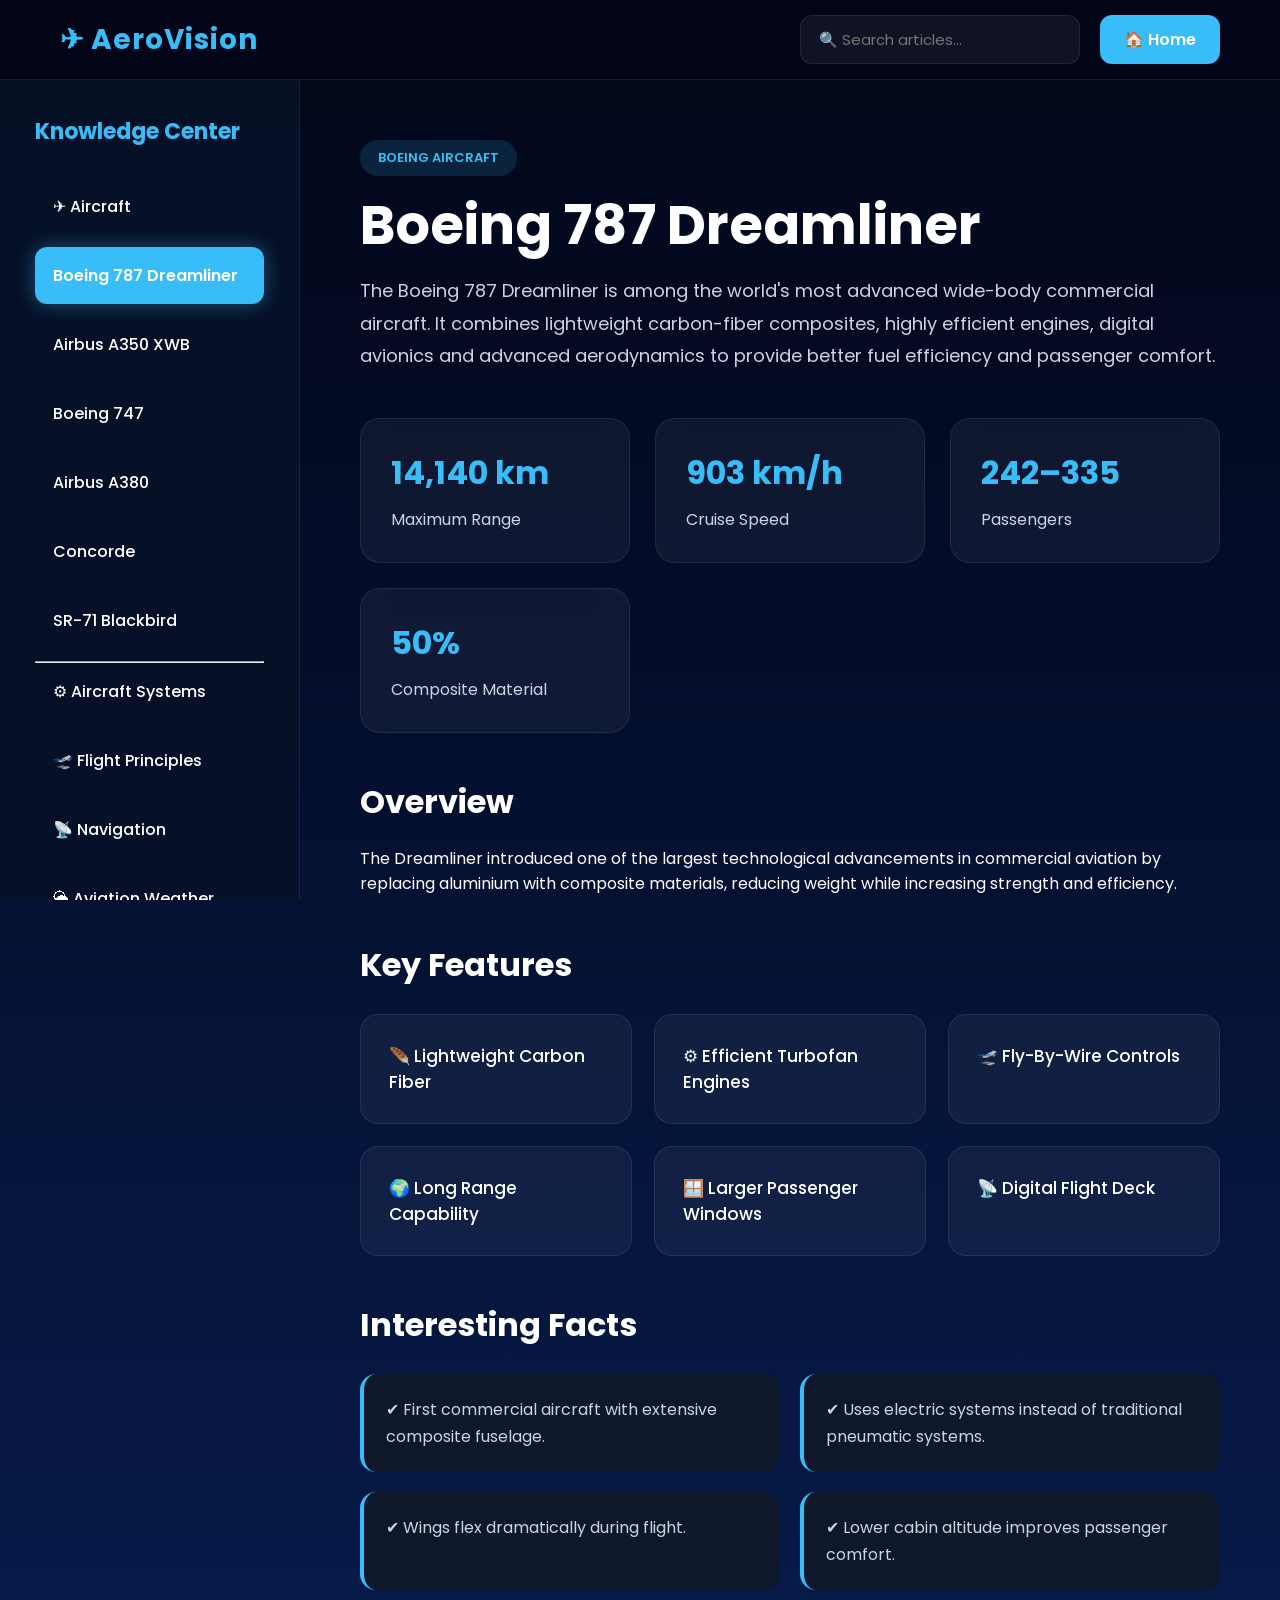
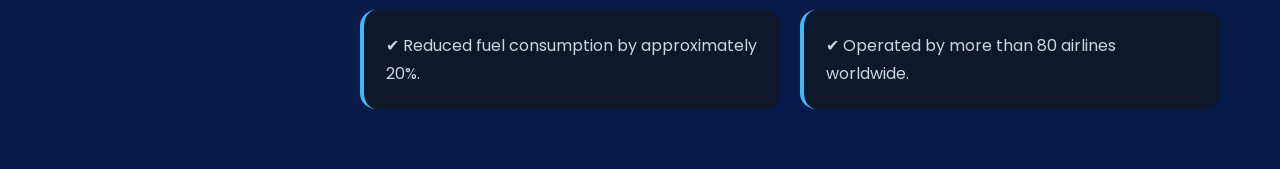
==== commit 167f6eaf: "Update knowledge.html" ====
--- a/knowledge.html
+++ b/knowledge.html
@@ -62,13 +62,35 @@
 
 <ul>
 
-<li class="active" data-page="aircraft">
-✈ Boeing 787
-</li>
-
-<li data-page="airbus">
-🛫 Airbus A350
-</li>
+<li class="menu-heading">
+✈ Aircraft
+</li>
+
+<li class="sub-item active" data-page="aircraft">
+Boeing 787 Dreamliner
+</li>
+
+<li class="sub-item" data-page="airbus">
+Airbus A350 XWB
+</li>
+
+<li class="sub-item" data-page="boeing747">
+Boeing 747
+</li>
+
+<li class="sub-item" data-page="a380">
+Airbus A380
+</li>
+
+<li class="sub-item" data-page="concorde">
+Concorde
+</li>
+
+<li class="sub-item" data-page="sr71">
+SR-71 Blackbird
+</li>
+
+<hr>
 
 <li data-page="systems">
 ⚙ Aircraft Systems
@@ -83,7 +105,7 @@
 </li>
 
 <li data-page="weather">
-🌦 Weather
+🌦 Aviation Weather
 </li>
 
 <li data-page="airports">
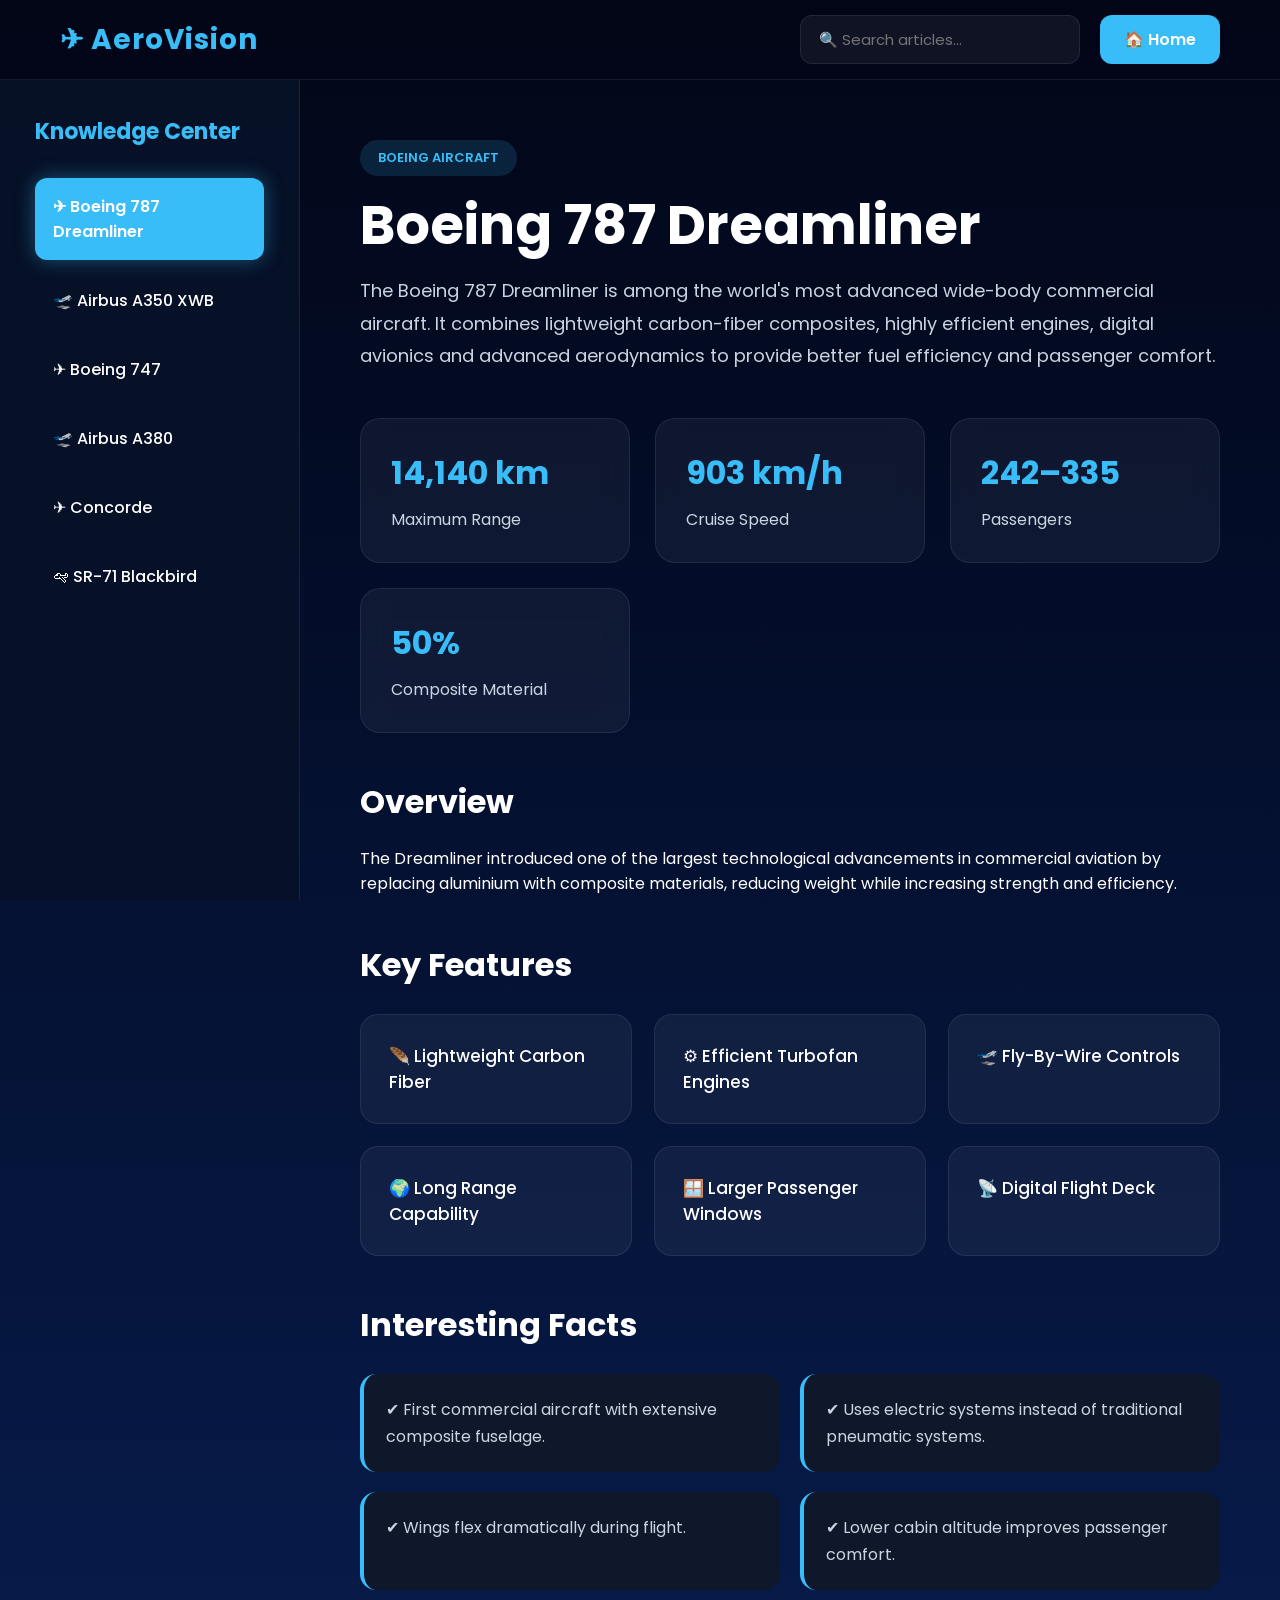
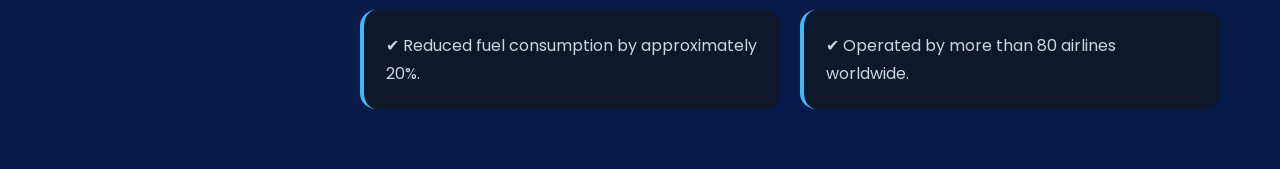
==== commit 5461bc6f: "Update knowledge.html" ====
--- a/knowledge.html
+++ b/knowledge.html
@@ -62,62 +62,28 @@
 
 <ul>
 
-<li class="menu-heading">
-✈ Aircraft
-</li>
-
-<li class="sub-item active" data-page="aircraft">
-Boeing 787 Dreamliner
-</li>
-
-<li class="sub-item" data-page="airbus">
-Airbus A350 XWB
-</li>
-
-<li class="sub-item" data-page="boeing747">
-Boeing 747
-</li>
-
-<li class="sub-item" data-page="a380">
-Airbus A380
-</li>
-
-<li class="sub-item" data-page="concorde">
-Concorde
-</li>
-
-<li class="sub-item" data-page="sr71">
-SR-71 Blackbird
-</li>
-
-<hr>
-
-<li data-page="systems">
-⚙ Aircraft Systems
-</li>
-
-<li data-page="flight">
-🛫 Flight Principles
-</li>
-
-<li data-page="navigation">
-📡 Navigation
-</li>
-
-<li data-page="weather">
-🌦 Aviation Weather
-</li>
-
-<li data-page="airports">
-🛬 Airports
-</li>
-
-<li data-page="history">
-📖 Aviation History
-</li>
-
-<li data-page="future">
-🚀 Future Aviation
+<li class="active" data-page="aircraft">
+✈ Boeing 787 Dreamliner
+</li>
+
+<li data-page="airbus">
+🛫 Airbus A350 XWB
+</li>
+
+<li data-page="boeing747">
+✈ Boeing 747
+</li>
+
+<li data-page="a380">
+🛫 Airbus A380
+</li>
+
+<li data-page="concorde">
+✈ Concorde
+</li>
+
+<li data-page="sr71">
+🛩 SR-71 Blackbird
 </li>
 
 </ul>
--- a/knowledge.css
+++ b/knowledge.css
@@ -644,3 +644,35 @@
 left:0;
 
 }
+
+.menu-heading{
+
+font-size:20px;
+
+font-weight:700;
+
+color:#38bdf8;
+
+cursor:default;
+
+background:none !important;
+
+margin-top:20px;
+
+}
+
+.sub-item{
+
+padding-left:35px !important;
+
+font-size:15px;
+
+color:#cbd5e1;
+
+}
+
+.sub-item:hover{
+
+background:rgba(56,189,248,.12);
+
+}
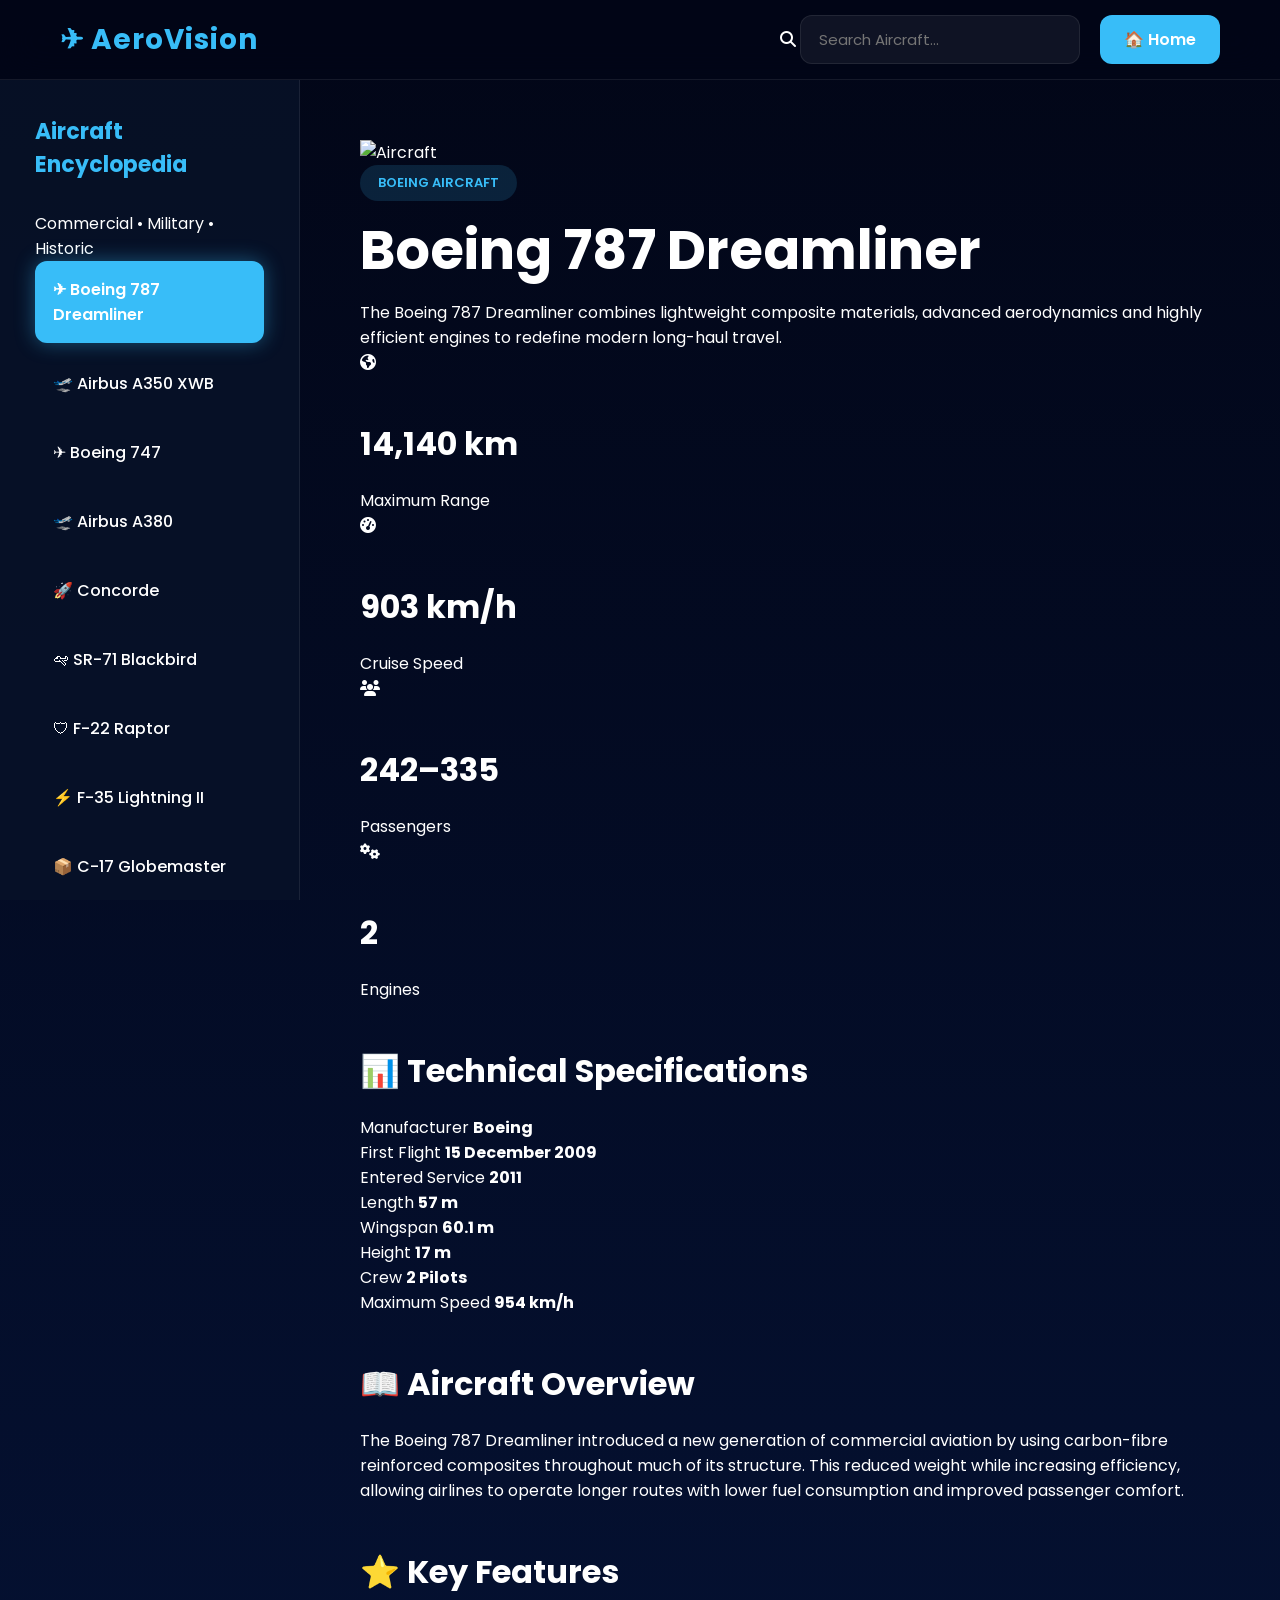
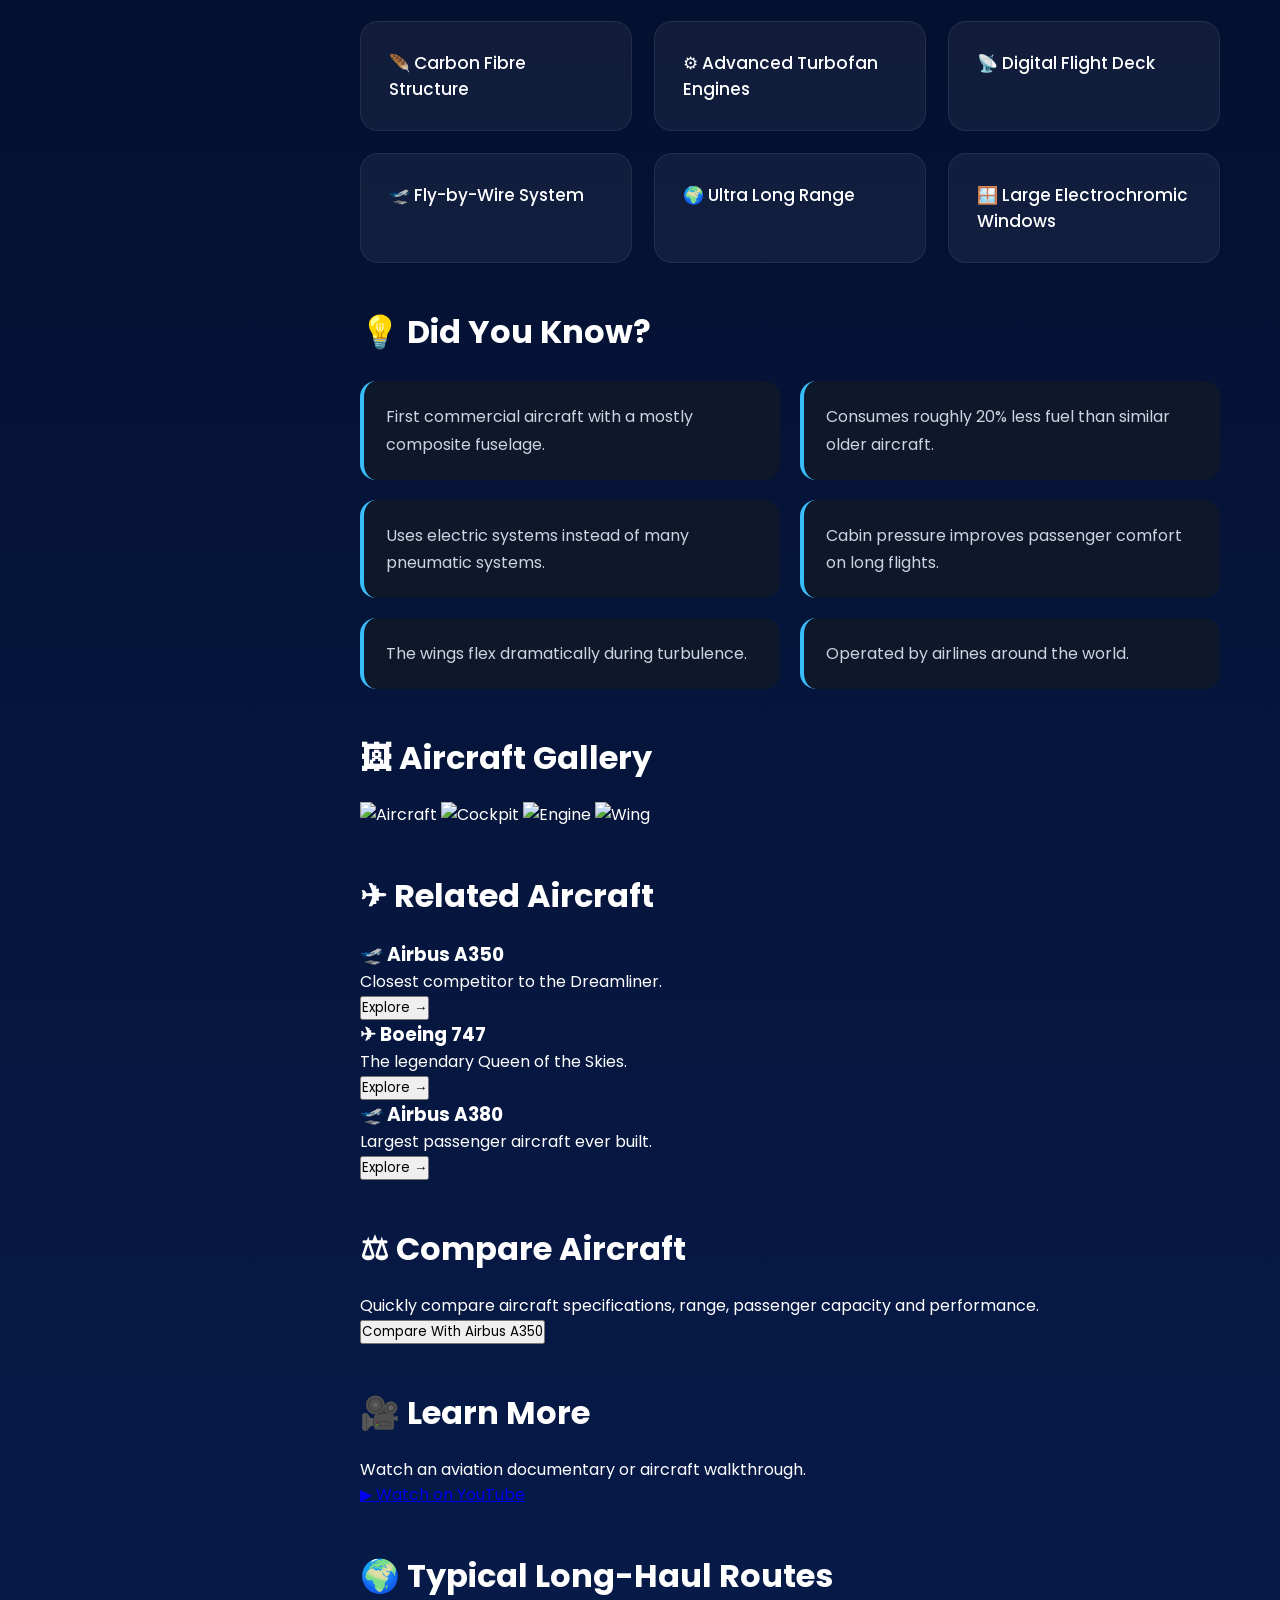
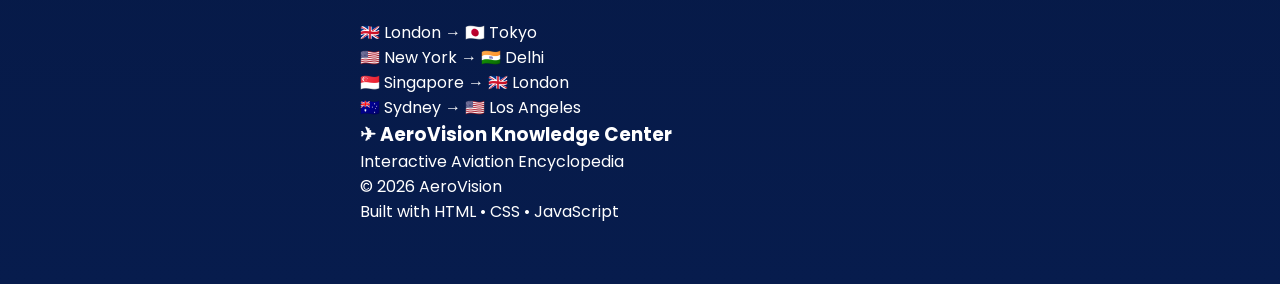
==== commit e44b1d46: "Update knowledge.html" ====
--- a/knowledge.html
+++ b/knowledge.html
@@ -7,7 +7,7 @@
 
 <meta name="viewport" content="width=device-width, initial-scale=1.0">
 
-<title>AeroVision | Knowledge Center</title>
+<title>AeroVision | Aircraft Encyclopedia</title>
 
 <link rel="stylesheet" href="knowledge.css">
 
@@ -15,13 +15,18 @@
 
 <link rel="preconnect" href="https://fonts.gstatic.com" crossorigin>
 
-<link href="https://fonts.googleapis.com/css2?family=Poppins:wght@300;400;500;600;700&display=swap" rel="stylesheet">
+<link href="https://fonts.googleapis.com/css2?family=Poppins:wght@300;400;500;600;700;800&display=swap" rel="stylesheet">
+
+<link rel="stylesheet"
+href="https://cdnjs.cloudflare.com/ajax/libs/font-awesome/6.6.0/css/all.min.css">
 
 </head>
 
 <body>
 
-<!-- NAVBAR -->
+<div class="background-blur blur1"></div>
+
+<div class="background-blur blur2"></div>
 
 <nav>
 
@@ -32,11 +37,17 @@
 </div>
 
 <div class="nav-right">
+
+<div class="search-box">
+
+<i class="fas fa-search"></i>
 
 <input
 type="text"
 id="searchBox"
-placeholder="🔍 Search articles...">
+placeholder="Search Aircraft...">
+
+</div>
 
 <a href="index.html" class="homeBtn">
 
@@ -54,40 +65,118 @@
 
 <aside class="sidebar">
 
-<h2>
-
-Knowledge Center
-
-</h2>
-
-<ul>
+<div class="sidebar-top">
+
+<h2>
+
+Aircraft Encyclopedia
+
+</h2>
+
+<p>
+
+Commercial • Military • Historic
+
+</p>
+
+</div>
+
+<ul id="menu">
 
 <li class="active" data-page="aircraft">
+
 ✈ Boeing 787 Dreamliner
+
 </li>
 
 <li data-page="airbus">
+
 🛫 Airbus A350 XWB
+
 </li>
 
 <li data-page="boeing747">
+
 ✈ Boeing 747
+
 </li>
 
 <li data-page="a380">
+
 🛫 Airbus A380
+
 </li>
 
 <li data-page="concorde">
-✈ Concorde
+
+🚀 Concorde
+
 </li>
 
 <li data-page="sr71">
+
 🛩 SR-71 Blackbird
+
+</li>
+
+<li data-page="f22">
+
+🛡 F-22 Raptor
+
+</li>
+
+<li data-page="f35">
+
+⚡ F-35 Lightning II
+
+</li>
+
+<li data-page="c17">
+
+📦 C-17 Globemaster
+
+</li>
+
+<li data-page="b2">
+
+🌑 B-2 Spirit
+
 </li>
 
 </ul>
 
+<div class="sidebar-footer">
+
+<div class="database-card">
+
+<h3>
+
+Aircraft Database
+
+</h3>
+
+<p>
+
+10 Aircraft Available
+
+</p>
+
+<div class="progress">
+
+<div class="progress-fill"></div>
+
+</div>
+
+<small>
+
+More aircraft added every update
+
+</small>
+
+</div>
+
+</div>
+
 </aside>
 
 <!-- MAIN CONTENT -->
@@ -96,82 +185,228 @@
 
 <div id="content">
 
+<!-- Hero -->
+
+<div class="hero-aircraft">
+
+<img
+id="aircraftImage"
+src="images/787.jpg"
+alt="Aircraft">
+
+<div class="hero-overlay">
+
 <span class="tag">
 
 BOEING AIRCRAFT
 
 </span>
 
-<h1>
+<h1 id="aircraftTitle">
 
 Boeing 787 Dreamliner
 
 </h1>
 
-<p class="intro">
-
-The Boeing 787 Dreamliner is among the world's most advanced
-wide-body commercial aircraft. It combines lightweight
-carbon-fiber composites, highly efficient engines,
-digital avionics and advanced aerodynamics to provide
-better fuel efficiency and passenger comfort.
-
-</p>
-
-<div class="stats">
-
-<div class="stat">
-
-<h3>14,140 km</h3>
+<p id="aircraftIntro">
+
+The Boeing 787 Dreamliner combines lightweight composite materials, advanced aerodynamics and highly efficient engines to redefine modern long-haul travel.
+
+</p>
+
+</div>
+
+</div>
+
+<!-- QUICK STATS -->
+
+<section class="stats-section">
+
+<div class="stat-card">
+
+<i class="fa-solid fa-earth-americas"></i>
+
+<h2 id="range">14,140 km</h2>
 
 <p>Maximum Range</p>
 
 </div>
 
-<div class="stat">
-
-<h3>903 km/h</h3>
+<div class="stat-card">
+
+<i class="fa-solid fa-gauge-high"></i>
+
+<h2 id="speed">903 km/h</h2>
 
 <p>Cruise Speed</p>
 
 </div>
 
-<div class="stat">
-
-<h3>242–335</h3>
+<div class="stat-card">
+
+<i class="fa-solid fa-users"></i>
+
+<h2 id="passengers">242–335</h2>
 
 <p>Passengers</p>
 
 </div>
 
-<div class="stat">
-
-<h3>50%</h3>
-
-<p>Composite Material</p>
-
-</div>
-
-</div>
-
-<h2>
-
-Overview
-
-</h2>
-
-<p>
-
-The Dreamliner introduced one of the largest technological
-advancements in commercial aviation by replacing aluminium
-with composite materials, reducing weight while increasing
-strength and efficiency.
-
-</p>
-
-<h2>
-
-Key Features
+<div class="stat-card">
+
+<i class="fa-solid fa-gears"></i>
+
+<h2 id="engines">2</h2>
+
+<p>Engines</p>
+
+</div>
+
+</section>
+
+
+
+<!-- SPECIFICATIONS -->
+
+<section class="specifications">
+
+<h2>
+
+📊 Technical Specifications
+
+</h2>
+
+<div class="spec-grid">
+
+<div class="spec">
+
+<span>Manufacturer</span>
+
+<strong id="manufacturer">
+
+Boeing
+
+</strong>
+
+</div>
+
+<div class="spec">
+
+<span>First Flight</span>
+
+<strong id="firstFlight">
+
+15 December 2009
+
+</strong>
+
+</div>
+
+<div class="spec">
+
+<span>Entered Service</span>
+
+<strong id="service">
+
+2011
+
+</strong>
+
+</div>
+
+<div class="spec">
+
+<span>Length</span>
+
+<strong id="length">
+
+57 m
+
+</strong>
+
+</div>
+
+<div class="spec">
+
+<span>Wingspan</span>
+
+<strong id="wingspan">
+
+60.1 m
+
+</strong>
+
+</div>
+
+<div class="spec">
+
+<span>Height</span>
+
+<strong id="height">
+
+17 m
+
+</strong>
+
+</div>
+
+<div class="spec">
+
+<span>Crew</span>
+
+<strong id="crew">
+
+2 Pilots
+
+</strong>
+
+</div>
+
+<div class="spec">
+
+<span>Maximum Speed</span>
+
+<strong id="maxspeed">
+
+954 km/h
+
+</strong>
+
+</div>
+
+</div>
+
+</section>
+
+
+
+<!-- OVERVIEW -->
+
+<section class="overview">
+
+<h2>
+
+📖 Aircraft Overview
+
+</h2>
+
+<p id="overviewText">
+
+The Boeing 787 Dreamliner introduced a new generation of commercial aviation by using carbon-fibre reinforced composites throughout much of its structure. This reduced weight while increasing efficiency, allowing airlines to operate longer routes with lower fuel consumption and improved passenger comfort.
+
+</p>
+
+</section>
+
+
+
+<!-- FEATURES -->
+
+<section class="features">
+
+<h2>
+
+⭐ Key Features
 
 </h2>
 
@@ -179,87 +414,351 @@
 
 <div class="featureCard">
 
-🪶 Lightweight Carbon Fiber
+🪶 Carbon Fibre Structure
 
 </div>
 
 <div class="featureCard">
 
-⚙ Efficient Turbofan Engines
+⚙ Advanced Turbofan Engines
 
 </div>
 
 <div class="featureCard">
 
-🛫 Fly-By-Wire Controls
+📡 Digital Flight Deck
 
 </div>
 
 <div class="featureCard">
 
-🌍 Long Range Capability
+🛫 Fly-by-Wire System
 
 </div>
 
 <div class="featureCard">
 
-🪟 Larger Passenger Windows
+🌍 Ultra Long Range
 
 </div>
 
 <div class="featureCard">
 
-📡 Digital Flight Deck
-
-</div>
-
-</div>
-
-<h2>
-
-Interesting Facts
+🪟 Large Electrochromic Windows
+
+</div>
+
+</div>
+
+</section>
+
+
+
+<!-- FACTS -->
+
+<section class="facts-section">
+
+<h2>
+
+💡 Did You Know?
 
 </h2>
 
 <div class="facts">
 
+<div class="fact">
+
+First commercial aircraft with a mostly composite fuselage.
+
+</div>
+
+<div class="fact">
+
+Consumes roughly 20% less fuel than similar older aircraft.
+
+</div>
+
+<div class="fact">
+
+Uses electric systems instead of many pneumatic systems.
+
+</div>
+
+<div class="fact">
+
+Cabin pressure improves passenger comfort on long flights.
+
+</div>
+
+<div class="fact">
+
+The wings flex dramatically during turbulence.
+
+</div>
+
+<div class="fact">
+
+Operated by airlines around the world.
+
+</div>
+
+</div>
+
+</section>
+
+<!-- IMAGE GALLERY -->
+
+<section class="gallery-section">
+
+<h2>
+
+🖼 Aircraft Gallery
+
+</h2>
+
+<div class="gallery">
+
+<img src="images/787.jpg" alt="Aircraft">
+
+<img src="images/cockpit.jpg" alt="Cockpit">
+
+<img src="images/engine.jpg" alt="Engine">
+
+<img src="images/wing.jpg" alt="Wing">
+
+</div>
+
+</section>
+
+
+
+<!-- RELATED AIRCRAFT -->
+
+<section class="related">
+
+<h2>
+
+✈ Related Aircraft
+
+</h2>
+
+<div class="related-grid">
+
+<div class="related-card" data-page="airbus">
+
+<h3>
+
+🛫 Airbus A350
+
+</h3>
+
+<p>
+
+Closest competitor to the Dreamliner.
+
+</p>
+
+<button>
+
+Explore →
+
+</button>
+
+</div>
+
+<div class="related-card" data-page="boeing747">
+
+<h3>
+
+✈ Boeing 747
+
+</h3>
+
+<p>
+
+The legendary Queen of the Skies.
+
+</p>
+
+<button>
+
+Explore →
+
+</button>
+
+</div>
+
+<div class="related-card" data-page="a380">
+
+<h3>
+
+🛫 Airbus A380
+
+</h3>
+
+<p>
+
+Largest passenger aircraft ever built.
+
+</p>
+
+<button>
+
+Explore →
+
+</button>
+
+</div>
+
+</div>
+
+</section>
+
+
+
+<!-- COMPARE -->
+
+<section class="compare">
+
+<h2>
+
+⚖ Compare Aircraft
+
+</h2>
+
+<p>
+
+Quickly compare aircraft specifications, range, passenger capacity and performance.
+
+</p>
+
+<div class="compare-buttons">
+
+<button id="compareBtn">
+
+Compare With Airbus A350
+
+</button>
+
+</div>
+
+</section>
+
+
+
+<!-- AVIATION VIDEO -->
+
+<section class="video-section">
+
+<h2>
+
+🎥 Learn More
+
+</h2>
+
+<div class="video-card">
+
+<p>
+
+Watch an aviation documentary or aircraft walkthrough.
+
+</p>
+
+<a
+
+href="https://www.youtube.com/results?search_query=boeing+787+documentary"
+
+target="_blank"
+
+class="videoBtn">
+
+▶ Watch on YouTube
+
+</a>
+
+</div>
+
+</section>
+
+
+
+<!-- ROUTE MAP -->
+
+<section class="route-map">
+
+<h2>
+
+🌍 Typical Long-Haul Routes
+
+</h2>
+
+<div class="route-grid">
+
 <div>
 
-✔ First commercial aircraft with extensive composite fuselage.
+🇬🇧 London → 🇯🇵 Tokyo
 
 </div>
 
 <div>
 
-✔ Uses electric systems instead of traditional pneumatic systems.
+🇺🇸 New York → 🇮🇳 Delhi
 
 </div>
 
 <div>
 
-✔ Wings flex dramatically during flight.
+🇸🇬 Singapore → 🇬🇧 London
 
 </div>
 
 <div>
 
-✔ Lower cabin altitude improves passenger comfort.
-
-</div>
-
-<div>
-
-✔ Reduced fuel consumption by approximately 20%.
-
-</div>
-
-<div>
-
-✔ Operated by more than 80 airlines worldwide.
-
-</div>
-
-</div>
+🇦🇺 Sydney → 🇺🇸 Los Angeles
+
+</div>
+
+</div>
+
+</section>
+
+
+
+<footer>
+
+<div class="footer-left">
+
+<h3>
+
+✈ AeroVision Knowledge Center
+
+</h3>
+
+<p>
+
+Interactive Aviation Encyclopedia
+
+</p>
+
+</div>
+
+<div class="footer-right">
+
+<p>
+
+© 2026 AeroVision
+
+</p>
+
+<p>
+
+Built with HTML • CSS • JavaScript
+
+</p>
+
+</div>
+
+</footer>
 
 </div>
 
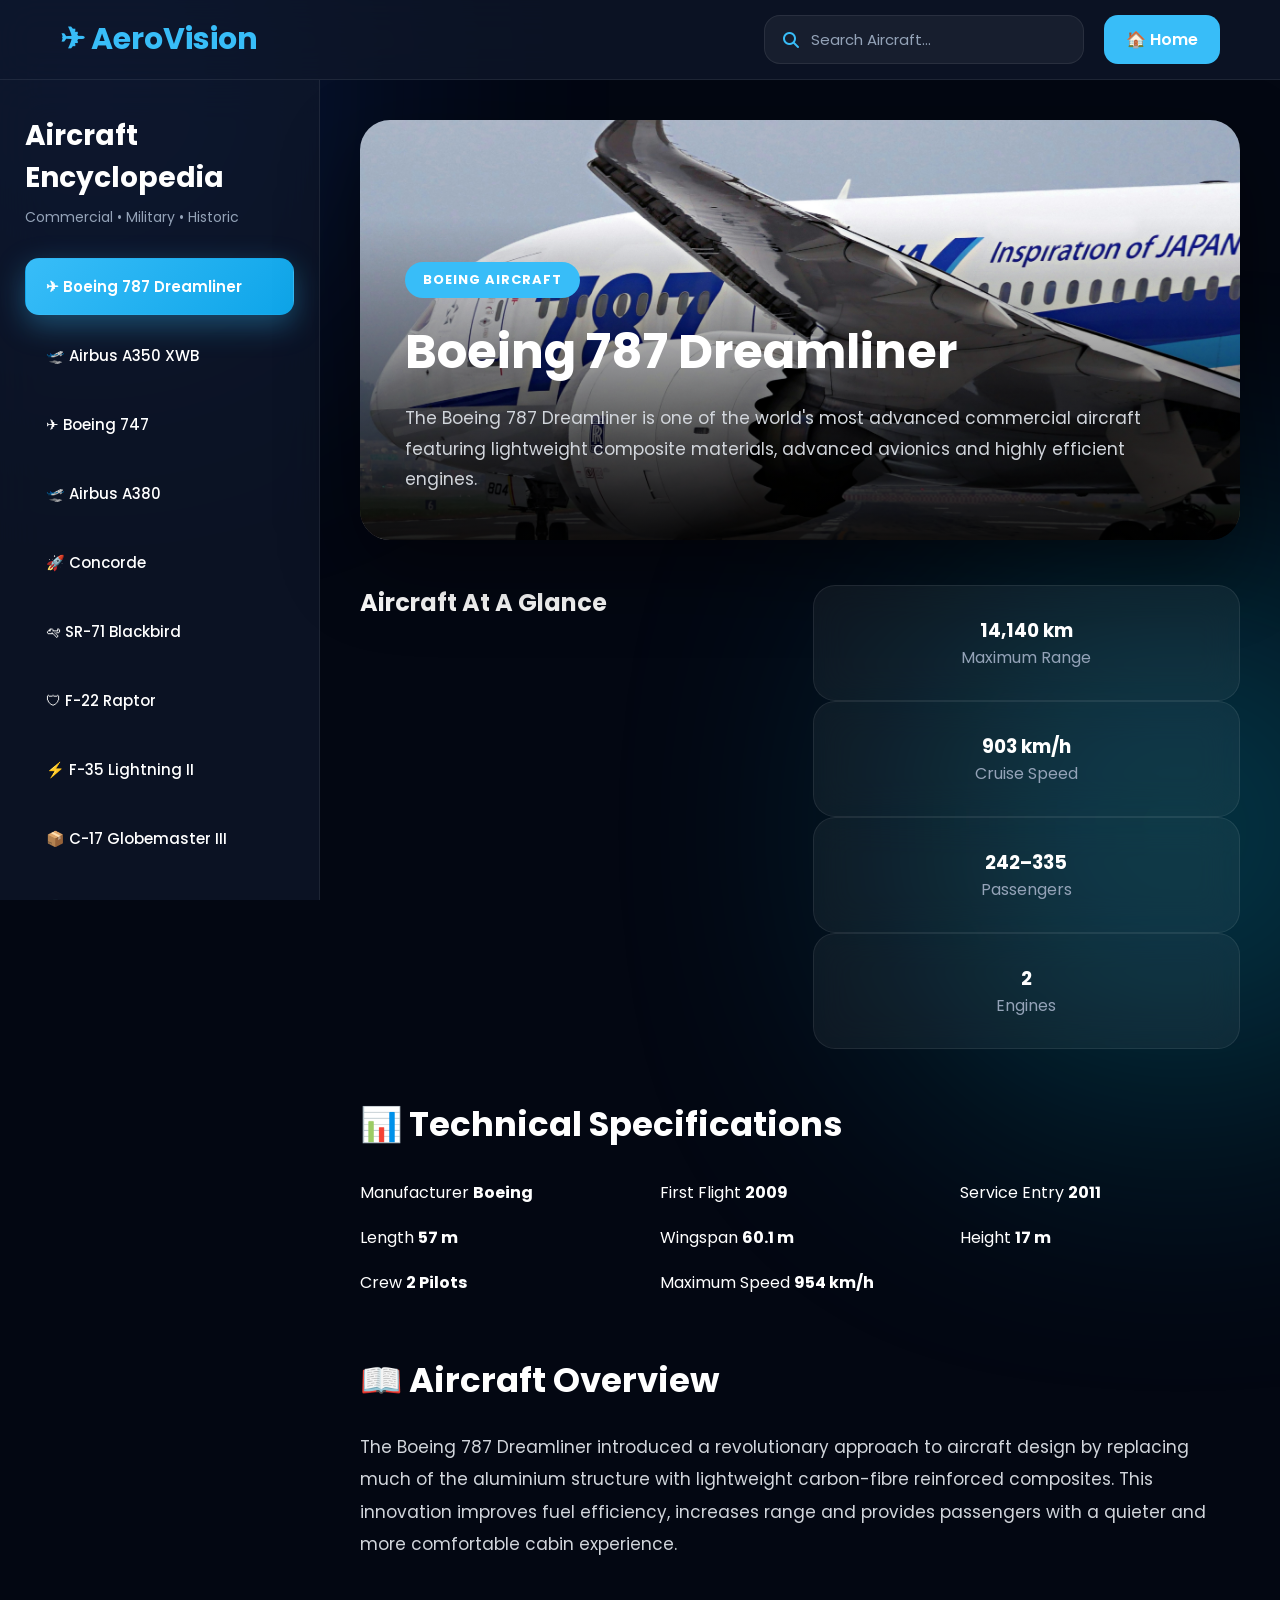
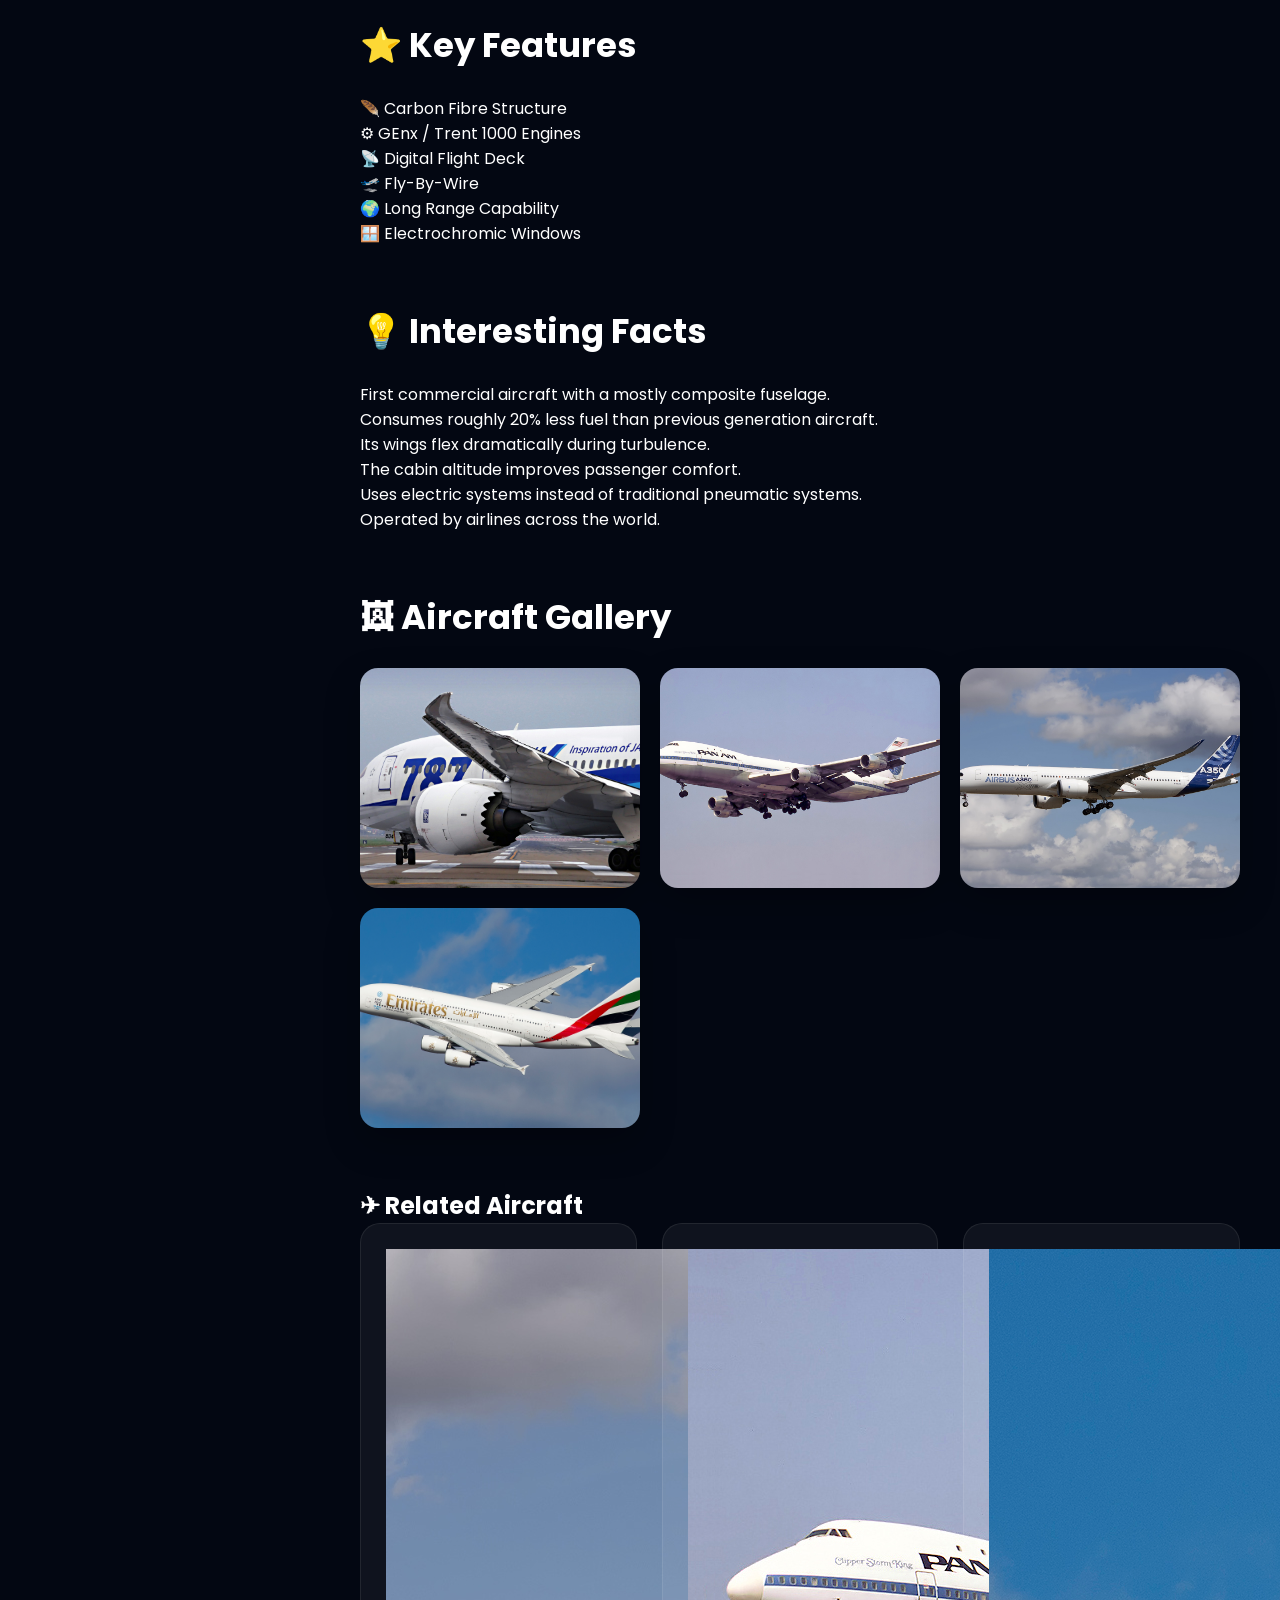
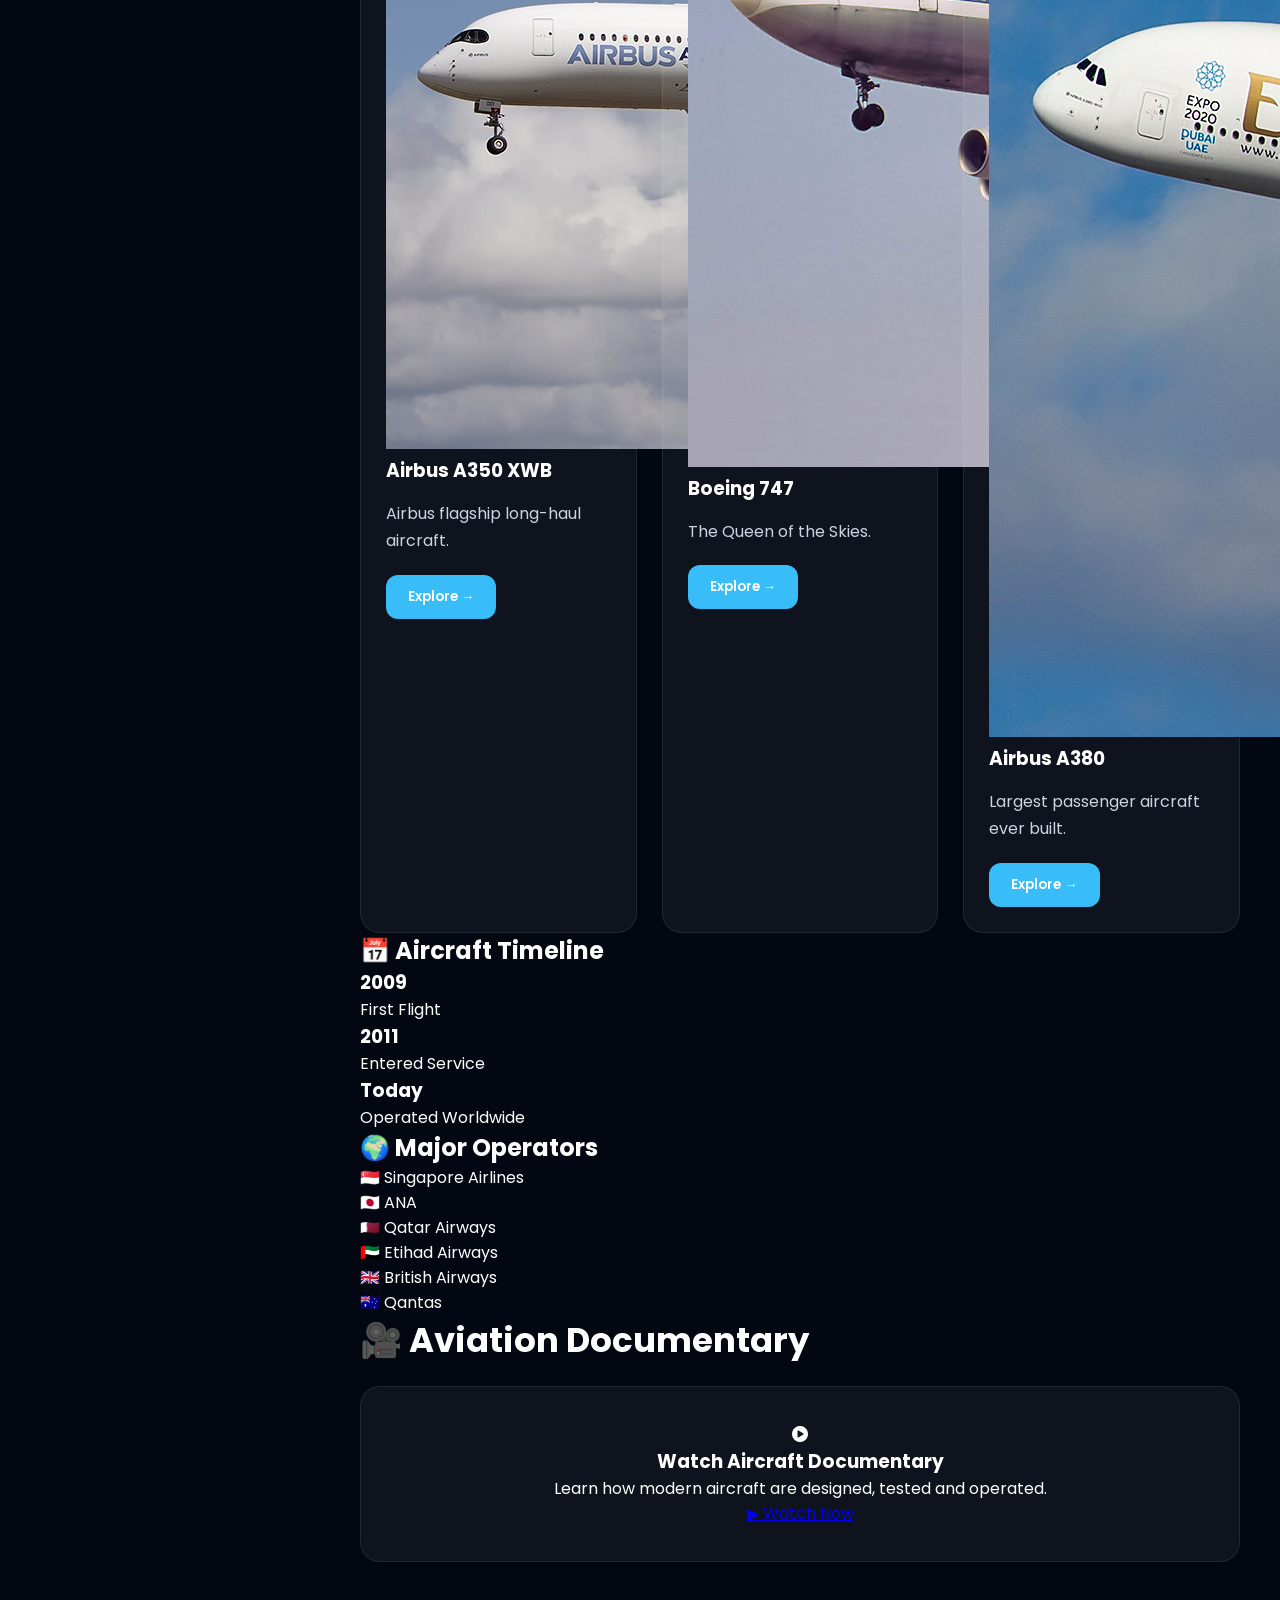
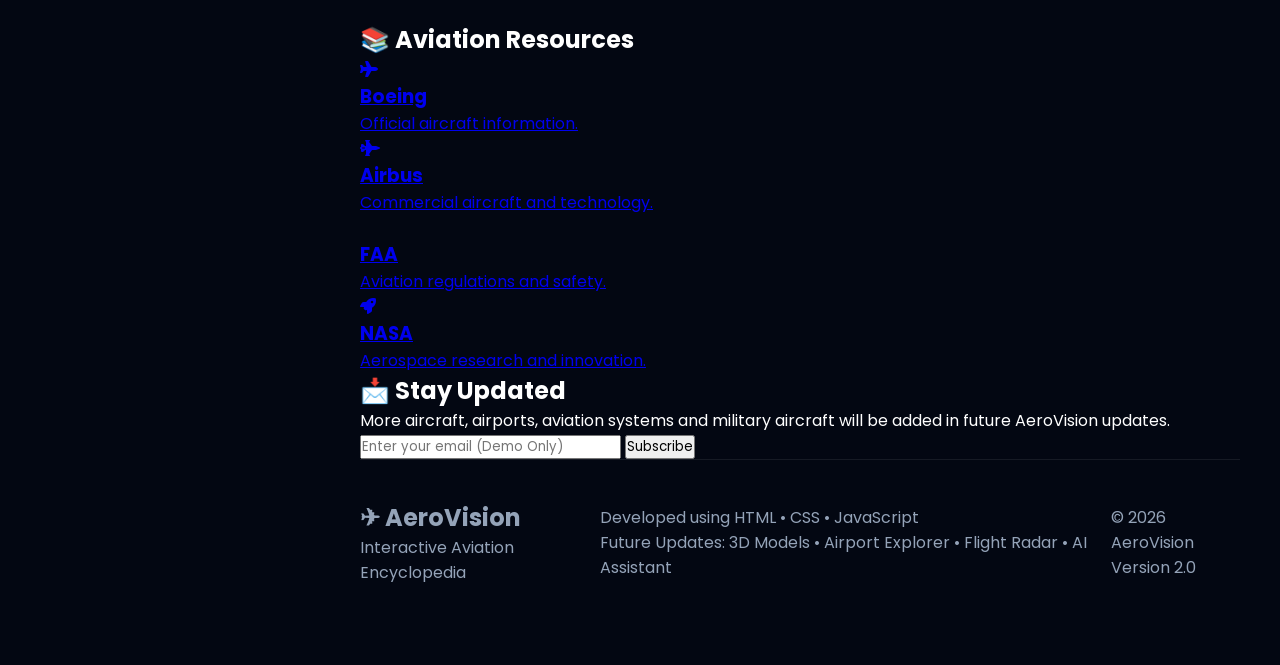
==== commit 5e1ec609: "Update knowledge.html" ====
--- a/knowledge.html
+++ b/knowledge.html
@@ -1,4 +1,5 @@
 <!DOCTYPE html>
+
 <html lang="en">
 
 <head>
@@ -24,10 +25,14 @@
 
 <body>
 
+<!-- BACKGROUND -->
+
 <div class="background-blur blur1"></div>
 
 <div class="background-blur blur2"></div>
 
+<!-- NAVBAR -->
+
 <nav>
 
 <div class="logo">
@@ -43,8 +48,11 @@
 <i class="fas fa-search"></i>
 
 <input
+
 type="text"
+
 id="searchBox"
+
 placeholder="Search Aircraft...">
 
 </div>
@@ -59,6 +67,8 @@
 
 </nav>
 
+<!-- MAIN CONTAINER -->
+
 <div class="container">
 
 <!-- SIDEBAR -->
@@ -133,7 +143,7 @@
 
 <li data-page="c17">
 
-📦 C-17 Globemaster
+📦 C-17 Globemaster III
 
 </li>
 
@@ -169,7 +179,7 @@
 
 <small>
 
-More aircraft added every update
+More aircraft coming soon...
 
 </small>
 
@@ -179,19 +189,22 @@
 
 </aside>
 
-<!-- MAIN CONTENT -->
+<!-- CONTENT -->
 
 <main class="content">
 
 <div id="content">
 
-<!-- Hero -->
+<!-- HERO -->
 
 <div class="hero-aircraft">
 
 <img
+
 id="aircraftImage"
-src="images/787.jpg"
+
+src="Boing 787.jpg"
+
 alt="Aircraft">
 
 <div class="hero-overlay">
@@ -210,7 +223,7 @@
 
 <p id="aircraftIntro">
 
-The Boeing 787 Dreamliner combines lightweight composite materials, advanced aerodynamics and highly efficient engines to redefine modern long-haul travel.
+The Boeing 787 Dreamliner is one of the world's most advanced commercial aircraft featuring lightweight composite materials, advanced avionics and highly efficient engines.
 
 </p>
 
@@ -222,51 +235,85 @@
 
 <section class="stats-section">
 
+<h2>
+
+Aircraft At A Glance
+
+</h2>
+
+<div class="stats-grid">
+
 <div class="stat-card">
 
-<i class="fa-solid fa-earth-americas"></i>
-
-<h2 id="range">14,140 km</h2>
-
-<p>Maximum Range</p>
+<h3 id="range">
+
+14,140 km
+
+</h3>
+
+<p>
+
+Maximum Range
+
+</p>
 
 </div>
 
 <div class="stat-card">
 
-<i class="fa-solid fa-gauge-high"></i>
-
-<h2 id="speed">903 km/h</h2>
-
-<p>Cruise Speed</p>
+<h3 id="speed">
+
+903 km/h
+
+</h3>
+
+<p>
+
+Cruise Speed
+
+</p>
 
 </div>
 
 <div class="stat-card">
 
-<i class="fa-solid fa-users"></i>
-
-<h2 id="passengers">242–335</h2>
-
-<p>Passengers</p>
+<h3 id="passengers">
+
+242–335
+
+</h3>
+
+<p>
+
+Passengers
+
+</p>
 
 </div>
 
 <div class="stat-card">
 
-<i class="fa-solid fa-gears"></i>
-
-<h2 id="engines">2</h2>
-
-<p>Engines</p>
-
-</div>
-
-</section>
-
-
-
-<!-- SPECIFICATIONS -->
+<h3 id="engines">
+
+2
+
+</h3>
+
+<p>
+
+Engines
+
+</p>
+
+</div>
+
+</div>
+
+</section>
+
+
+
+<!-- TECHNICAL SPECIFICATIONS -->
 
 <section class="specifications">
 
@@ -278,9 +325,13 @@
 
 <div class="spec-grid">
 
-<div class="spec">
-
-<span>Manufacturer</span>
+<div class="spec-card">
+
+<span>
+
+Manufacturer
+
+</span>
 
 <strong id="manufacturer">
 
@@ -290,21 +341,29 @@
 
 </div>
 
-<div class="spec">
-
-<span>First Flight</span>
+<div class="spec-card">
+
+<span>
+
+First Flight
+
+</span>
 
 <strong id="firstFlight">
 
-15 December 2009
+2009
 
 </strong>
 
 </div>
 
-<div class="spec">
-
-<span>Entered Service</span>
+<div class="spec-card">
+
+<span>
+
+Service Entry
+
+</span>
 
 <strong id="service">
 
@@ -314,9 +373,13 @@
 
 </div>
 
-<div class="spec">
-
-<span>Length</span>
+<div class="spec-card">
+
+<span>
+
+Length
+
+</span>
 
 <strong id="length">
 
@@ -326,9 +389,13 @@
 
 </div>
 
-<div class="spec">
-
-<span>Wingspan</span>
+<div class="spec-card">
+
+<span>
+
+Wingspan
+
+</span>
 
 <strong id="wingspan">
 
@@ -338,9 +405,13 @@
 
 </div>
 
-<div class="spec">
-
-<span>Height</span>
+<div class="spec-card">
+
+<span>
+
+Height
+
+</span>
 
 <strong id="height">
 
@@ -350,9 +421,13 @@
 
 </div>
 
-<div class="spec">
-
-<span>Crew</span>
+<div class="spec-card">
+
+<span>
+
+Crew
+
+</span>
 
 <strong id="crew">
 
@@ -362,9 +437,13 @@
 
 </div>
 
-<div class="spec">
-
-<span>Maximum Speed</span>
+<div class="spec-card">
+
+<span>
+
+Maximum Speed
+
+</span>
 
 <strong id="maxspeed">
 
@@ -390,9 +469,9 @@
 
 </h2>
 
-<p id="overviewText">
-
-The Boeing 787 Dreamliner introduced a new generation of commercial aviation by using carbon-fibre reinforced composites throughout much of its structure. This reduced weight while increasing efficiency, allowing airlines to operate longer routes with lower fuel consumption and improved passenger comfort.
+<p id="overview">
+
+The Boeing 787 Dreamliner introduced a revolutionary approach to aircraft design by replacing much of the aluminium structure with lightweight carbon-fibre reinforced composites. This innovation improves fuel efficiency, increases range and provides passengers with a quieter and more comfortable cabin experience.
 
 </p>
 
@@ -410,41 +489,41 @@
 
 </h2>
 
-<div class="featureGrid">
-
-<div class="featureCard">
+<div id="featureGrid" class="feature-grid">
+
+<div class="feature-card">
 
 🪶 Carbon Fibre Structure
 
 </div>
 
-<div class="featureCard">
-
-⚙ Advanced Turbofan Engines
-
-</div>
-
-<div class="featureCard">
+<div class="feature-card">
+
+⚙ GEnx / Trent 1000 Engines
+
+</div>
+
+<div class="feature-card">
 
 📡 Digital Flight Deck
 
 </div>
 
-<div class="featureCard">
-
-🛫 Fly-by-Wire System
-
-</div>
-
-<div class="featureCard">
-
-🌍 Ultra Long Range
-
-</div>
-
-<div class="featureCard">
-
-🪟 Large Electrochromic Windows
+<div class="feature-card">
+
+🛫 Fly-By-Wire
+
+</div>
+
+<div class="feature-card">
+
+🌍 Long Range Capability
+
+</div>
+
+<div class="feature-card">
+
+🪟 Electrochromic Windows
 
 </div>
 
@@ -460,53 +539,53 @@
 
 <h2>
 
-💡 Did You Know?
-
-</h2>
-
-<div class="facts">
-
-<div class="fact">
+💡 Interesting Facts
+
+</h2>
+
+<div id="factsGrid" class="facts-grid">
+
+<div class="fact-card">
 
 First commercial aircraft with a mostly composite fuselage.
 
 </div>
 
-<div class="fact">
-
-Consumes roughly 20% less fuel than similar older aircraft.
-
-</div>
-
-<div class="fact">
-
-Uses electric systems instead of many pneumatic systems.
-
-</div>
-
-<div class="fact">
-
-Cabin pressure improves passenger comfort on long flights.
-
-</div>
-
-<div class="fact">
-
-The wings flex dramatically during turbulence.
-
-</div>
-
-<div class="fact">
-
-Operated by airlines around the world.
-
-</div>
-
-</div>
-
-</section>
-
-<!-- IMAGE GALLERY -->
+<div class="fact-card">
+
+Consumes roughly 20% less fuel than previous generation aircraft.
+
+</div>
+
+<div class="fact-card">
+
+Its wings flex dramatically during turbulence.
+
+</div>
+
+<div class="fact-card">
+
+The cabin altitude improves passenger comfort.
+
+</div>
+
+<div class="fact-card">
+
+Uses electric systems instead of traditional pneumatic systems.
+
+</div>
+
+<div class="fact-card">
+
+Operated by airlines across the world.
+
+</div>
+
+</div>
+
+</section>
+
+<!-- AIRCRAFT GALLERY -->
 
 <section class="gallery-section">
 
@@ -518,13 +597,13 @@
 
 <div class="gallery">
 
-<img src="images/787.jpg" alt="Aircraft">
-
-<img src="images/cockpit.jpg" alt="Cockpit">
-
-<img src="images/engine.jpg" alt="Engine">
-
-<img src="images/wing.jpg" alt="Wing">
+<img src="Boing 787.jpg" alt="Aircraft">
+
+<img src="747.jpg" alt="Boeing 747">
+
+<img src="a350.jpg" alt="Airbus A350">
+
+<img src="a380.jpg" alt="Airbus A380">
 
 </div>
 
@@ -534,7 +613,7 @@
 
 <!-- RELATED AIRCRAFT -->
 
-<section class="related">
+<section class="related-section">
 
 <h2>
 
@@ -544,17 +623,21 @@
 
 <div class="related-grid">
 
-<div class="related-card" data-page="airbus">
+<div class="related-card"
+
+data-page="airbus">
+
+<img src="a350.jpg">
 
 <h3>
 
-🛫 Airbus A350
-
-</h3>
-
-<p>
-
-Closest competitor to the Dreamliner.
+Airbus A350 XWB
+
+</h3>
+
+<p>
+
+Airbus flagship long-haul aircraft.
 
 </p>
 
@@ -566,17 +649,23 @@
 
 </div>
 
-<div class="related-card" data-page="boeing747">
+
+
+<div class="related-card"
+
+data-page="boeing747">
+
+<img src="747.jpg">
 
 <h3>
 
-✈ Boeing 747
-
-</h3>
-
-<p>
-
-The legendary Queen of the Skies.
+Boeing 747
+
+</h3>
+
+<p>
+
+The Queen of the Skies.
 
 </p>
 
@@ -588,11 +677,17 @@
 
 </div>
 
-<div class="related-card" data-page="a380">
+
+
+<div class="related-card"
+
+data-page="a380">
+
+<img src="a380.jpg">
 
 <h3>
 
-🛫 Airbus A380
+Airbus A380
 
 </h3>
 
@@ -616,27 +711,254 @@
 
 
 
-<!-- COMPARE -->
-
-<section class="compare">
-
-<h2>
-
-⚖ Compare Aircraft
-
-</h2>
-
-<p>
-
-Quickly compare aircraft specifications, range, passenger capacity and performance.
-
-</p>
-
-<div class="compare-buttons">
-
-<button id="compareBtn">
-
-Compare With Airbus A350
+<!-- AIRCRAFT TIMELINE -->
+
+<section class="timeline-section">
+
+<h2>
+
+📅 Aircraft Timeline
+
+</h2>
+
+<div class="timeline">
+
+<div class="timeline-item">
+
+<h3>
+
+2009
+
+</h3>
+
+<p>
+
+First Flight
+
+</p>
+
+</div>
+
+<div class="timeline-item">
+
+<h3>
+
+2011
+
+</h3>
+
+<p>
+
+Entered Service
+
+</p>
+
+</div>
+
+<div class="timeline-item">
+
+<h3>
+
+Today
+
+</h3>
+
+<p>
+
+Operated Worldwide
+
+</p>
+
+</div>
+
+</div>
+
+</section>
+
+
+
+<!-- GLOBAL OPERATORS -->
+
+<section class="operators-section">
+
+<h2>
+
+🌍 Major Operators
+
+</h2>
+
+<div class="operators-grid">
+
+<div>
+
+🇸🇬 Singapore Airlines
+
+</div>
+
+<div>
+
+🇯🇵 ANA
+
+</div>
+
+<div>
+
+🇶🇦 Qatar Airways
+
+</div>
+
+<div>
+
+🇦🇪 Etihad Airways
+
+</div>
+
+<div>
+
+🇬🇧 British Airways
+
+</div>
+
+<div>
+
+🇦🇺 Qantas
+
+</div>
+
+</div>
+
+</section>
+
+
+
+<!-- VIDEO -->
+
+<section class="video-section">
+
+<h2>
+
+🎥 Aviation Documentary
+
+</h2>
+
+<div class="video-card">
+
+<i class="fa-solid fa-circle-play"></i>
+
+<h3>
+
+Watch Aircraft Documentary
+
+</h3>
+
+<p>
+
+Learn how modern aircraft are designed, tested and operated.
+
+</p>
+
+<a
+
+href="https://www.youtube.com/results?search_query=Boeing+787+Documentary"
+
+target="_blank"
+
+class="watchBtn">
+
+▶ Watch Now
+
+</a>
+
+</div>
+
+</section>
+
+<!-- AVIATION RESOURCES -->
+
+<section class="resources-section">
+
+<h2>
+
+📚 Aviation Resources
+
+</h2>
+
+<div class="resource-grid">
+
+<a href="https://www.boeing.com" target="_blank" class="resource-card">
+
+<i class="fa-solid fa-plane"></i>
+
+<h3>Boeing</h3>
+
+<p>Official aircraft information.</p>
+
+</a>
+
+<a href="https://www.airbus.com" target="_blank" class="resource-card">
+
+<i class="fa-solid fa-jet-fighter"></i>
+
+<h3>Airbus</h3>
+
+<p>Commercial aircraft and technology.</p>
+
+</a>
+
+<a href="https://www.faa.gov" target="_blank" class="resource-card">
+
+<i class="fa-solid fa-tower-control"></i>
+
+<h3>FAA</h3>
+
+<p>Aviation regulations and safety.</p>
+
+</a>
+
+<a href="https://www.nasa.gov" target="_blank" class="resource-card">
+
+<i class="fa-solid fa-rocket"></i>
+
+<h3>NASA</h3>
+
+<p>Aerospace research and innovation.</p>
+
+</a>
+
+</div>
+
+</section>
+
+
+
+<!-- NEWSLETTER -->
+
+<section class="newsletter">
+
+<h2>
+
+📩 Stay Updated
+
+</h2>
+
+<p>
+
+More aircraft, airports, aviation systems and military aircraft
+will be added in future AeroVision updates.
+
+</p>
+
+<div class="newsletter-box">
+
+<input
+
+type="email"
+
+placeholder="Enter your email (Demo Only)">
+
+<button>
+
+Subscribe
 
 </button>
 
@@ -646,93 +968,17 @@
 
 
 
-<!-- AVIATION VIDEO -->
-
-<section class="video-section">
-
-<h2>
-
-🎥 Learn More
-
-</h2>
-
-<div class="video-card">
-
-<p>
-
-Watch an aviation documentary or aircraft walkthrough.
-
-</p>
-
-<a
-
-href="https://www.youtube.com/results?search_query=boeing+787+documentary"
-
-target="_blank"
-
-class="videoBtn">
-
-▶ Watch on YouTube
-
-</a>
-
-</div>
-
-</section>
-
-
-
-<!-- ROUTE MAP -->
-
-<section class="route-map">
-
-<h2>
-
-🌍 Typical Long-Haul Routes
-
-</h2>
-
-<div class="route-grid">
-
-<div>
-
-🇬🇧 London → 🇯🇵 Tokyo
-
-</div>
-
-<div>
-
-🇺🇸 New York → 🇮🇳 Delhi
-
-</div>
-
-<div>
-
-🇸🇬 Singapore → 🇬🇧 London
-
-</div>
-
-<div>
-
-🇦🇺 Sydney → 🇺🇸 Los Angeles
-
-</div>
-
-</div>
-
-</section>
-
-
+<!-- FOOTER -->
 
 <footer>
 
 <div class="footer-left">
 
-<h3>
-
-✈ AeroVision Knowledge Center
-
-</h3>
+<h2>
+
+✈ AeroVision
+
+</h2>
 
 <p>
 
@@ -742,6 +988,26 @@
 
 </div>
 
+<div class="footer-center">
+
+<p>
+
+Developed using
+
+HTML • CSS • JavaScript
+
+</p>
+
+<p>
+
+Future Updates:
+
+3D Models • Airport Explorer • Flight Radar • AI Assistant
+
+</p>
+
+</div>
+
 <div class="footer-right">
 
 <p>
@@ -752,7 +1018,7 @@
 
 <p>
 
-Built with HTML • CSS • JavaScript
+Version 2.0
 
 </p>
 
@@ -771,3 +1037,4 @@
 </body>
 
 </html>
+
--- a/knowledge.css
+++ b/knowledge.css
@@ -1,26 +1,84 @@
+/* ===========================
+   GLOBAL
+=========================== */
+
 *{
+
 margin:0;
+
 padding:0;
+
 box-sizing:border-box;
-font-family:"Poppins",sans-serif;
+
+font-family:'Poppins',sans-serif;
+
 }
 
 html{
+
 scroll-behavior:smooth;
+
 }
 
 body{
 
-background:
-linear-gradient(180deg,#020617,#071c4d);
-
-color:#fff;
+background:#030712;
+
+color:white;
 
 overflow-x:hidden;
 
 }
 
-/* ================= NAVBAR ================= */
+/* ===========================
+   BACKGROUND
+=========================== */
+
+.background-blur{
+
+position:fixed;
+
+border-radius:50%;
+
+filter:blur(140px);
+
+opacity:.35;
+
+z-index:-1;
+
+}
+
+.blur1{
+
+width:420px;
+
+height:420px;
+
+background:#2563eb;
+
+top:-120px;
+
+left:-120px;
+
+}
+
+.blur2{
+
+width:500px;
+
+height:500px;
+
+background:#06b6d4;
+
+bottom:-180px;
+
+right:-150px;
+
+}
+
+/* ===========================
+   NAVBAR
+=========================== */
 
 nav{
 
@@ -34,645 +92,1164 @@
 
 height:80px;
 
+padding:0 60px;
+
 display:flex;
 
 justify-content:space-between;
 
 align-items:center;
 
-padding:0 60px;
-
-background:rgba(2,6,23,.75);
+background:rgba(15,23,42,.75);
+
+backdrop-filter:blur(18px);
+
+z-index:1000;
+
+border-bottom:1px solid rgba(255,255,255,.08);
+
+}
+
+.logo{
+
+font-size:30px;
+
+font-weight:700;
+
+color:#38bdf8;
+
+}
+
+.nav-right{
+
+display:flex;
+
+align-items:center;
+
+gap:20px;
+
+}
+
+/* ===========================
+   SEARCH
+=========================== */
+
+.search-box{
+
+display:flex;
+
+align-items:center;
+
+gap:12px;
+
+padding:12px 18px;
+
+width:320px;
+
+background:rgba(255,255,255,.05);
+
+border:1px solid rgba(255,255,255,.08);
+
+border-radius:16px;
+
+}
+
+.search-box i{
+
+color:#38bdf8;
+
+}
+
+.search-box input{
+
+width:100%;
+
+border:none;
+
+outline:none;
+
+background:transparent;
+
+color:white;
+
+font-size:15px;
+
+}
+
+.search-box input::placeholder{
+
+color:#94a3b8;
+
+}
+
+/* ===========================
+   HOME BUTTON
+=========================== */
+
+.homeBtn{
+
+padding:12px 22px;
+
+border-radius:14px;
+
+background:#38bdf8;
+
+color:white;
+
+text-decoration:none;
+
+font-weight:600;
+
+transition:.3s;
+
+}
+
+.homeBtn:hover{
+
+transform:translateY(-4px);
+
+box-shadow:0 12px 35px rgba(56,189,248,.35);
+
+}
+
+/* ===========================
+   MAIN LAYOUT
+=========================== */
+
+.container{
+
+display:grid;
+
+grid-template-columns:320px 1fr;
+
+padding-top:80px;
+
+min-height:100vh;
+
+}
+
+/* ===========================
+   SIDEBAR
+=========================== */
+
+.sidebar{
+
+background:rgba(15,23,42,.75);
 
 backdrop-filter:blur(20px);
 
+padding:35px 25px;
+
+border-right:1px solid rgba(255,255,255,.08);
+
+position:sticky;
+
+top:80px;
+
+height:calc(100vh - 80px);
+
+overflow-y:auto;
+
+}
+
+.sidebar::-webkit-scrollbar{
+
+width:6px;
+
+}
+
+.sidebar::-webkit-scrollbar-thumb{
+
+background:#38bdf8;
+
+border-radius:20px;
+
+}
+
+.sidebar-top h2{
+
+font-size:28px;
+
+margin-bottom:8px;
+
+}
+
+.sidebar-top p{
+
+color:#94a3b8;
+
+margin-bottom:30px;
+
+font-size:14px;
+
+}
+
+.sidebar ul{
+
+list-style:none;
+
+}
+
+.sidebar li{
+
+padding:16px 20px;
+
+margin-bottom:12px;
+
+border-radius:14px;
+
+cursor:pointer;
+
+transition:.35s;
+
+font-size:15px;
+
+font-weight:500;
+
+border:1px solid transparent;
+
+}
+
+.sidebar li:hover{
+
+background:rgba(56,189,248,.12);
+
+border-color:#38bdf8;
+
+transform:translateX(8px);
+
+}
+
+.sidebar li.active{
+
+background:linear-gradient(135deg,#38bdf8,#0ea5e9);
+
+color:white;
+
+font-weight:600;
+
+box-shadow:0 10px 30px rgba(56,189,248,.35);
+
+}
+
+.sidebar-footer{
+
+margin-top:40px;
+
+}
+
+.database-card{
+
+padding:20px;
+
+background:rgba(255,255,255,.05);
+
+border-radius:18px;
+
+border:1px solid rgba(255,255,255,.08);
+
+}
+
+.database-card h3{
+
+margin-bottom:10px;
+
+}
+
+.database-card p{
+
+color:#94a3b8;
+
+font-size:14px;
+
+margin-bottom:15px;
+
+}
+
+.progress{
+
+height:8px;
+
+background:#1e293b;
+
+border-radius:20px;
+
+overflow:hidden;
+
+margin-bottom:12px;
+
+}
+
+.progress-fill{
+
+width:20%;
+
+height:100%;
+
+background:linear-gradient(90deg,#38bdf8,#0ea5e9);
+
+border-radius:20px;
+
+}
+
+.database-card small{
+
+color:#64748b;
+
+}
+
+/* ===========================
+   CONTENT
+=========================== */
+
+.content{
+
+padding:40px;
+
+}
+
+.hero-aircraft{
+
+position:relative;
+
+border-radius:30px;
+
+overflow:hidden;
+
+box-shadow:0 30px 80px rgba(0,0,0,.45);
+
+margin-bottom:45px;
+
+}
+
+.hero-aircraft img{
+
+width:100%;
+
+height:420px;
+
+object-fit:cover;
+
+display:block;
+
+transition:.5s;
+
+}
+
+.hero-aircraft:hover img{
+
+transform:scale(1.05);
+
+}
+
+.hero-overlay{
+
+position:absolute;
+
+left:0;
+
+right:0;
+
+bottom:0;
+
+padding:45px;
+
+background:linear-gradient(
+
+transparent,
+
+rgba(0,0,0,.88)
+
+);
+
+}
+
+.tag{
+
+display:inline-block;
+
+padding:8px 18px;
+
+border-radius:30px;
+
+background:#38bdf8;
+
+font-size:13px;
+
+font-weight:700;
+
+letter-spacing:1px;
+
+margin-bottom:18px;
+
+}
+
+.hero-overlay h1{
+
+font-size:48px;
+
+margin-bottom:15px;
+
+}
+
+.hero-overlay p{
+
+max-width:900px;
+
+line-height:1.8;
+
+color:#d1d5db;
+
+font-size:17px;
+
+}
+
+/* ===========================
+   STATS SECTION
+=========================== */
+
+.stats-section{
+
+display:grid;
+
+grid-template-columns:repeat(auto-fit,minmax(220px,1fr));
+
+gap:25px;
+
+margin-bottom:50px;
+
+}
+
+.stat-card{
+
+background:rgba(255,255,255,.05);
+
+backdrop-filter:blur(18px);
+
+border:1px solid rgba(255,255,255,.08);
+
+border-radius:22px;
+
+padding:30px;
+
+text-align:center;
+
+transition:.35s;
+
+}
+
+.stat-card:hover{
+
+transform:translateY(-10px);
+
+border-color:#38bdf8;
+
+box-shadow:0 20px 50px rgba(56,189,248,.25);
+
+}
+
+.stat-card i{
+
+font-size:38px;
+
+color:#38bdf8;
+
+margin-bottom:18px;
+
+}
+
+.stat-card h2{
+
+font-size:34px;
+
+margin-bottom:10px;
+
+}
+
+.stat-card p{
+
+color:#94a3b8;
+
+}
+
+/* ===========================
+   SPECIFICATIONS
+=========================== */
+
+.specifications{
+
+margin-bottom:60px;
+
+}
+
+.specifications h2{
+
+margin-bottom:30px;
+
+font-size:34px;
+
+}
+
+.spec-grid{
+
+display:grid;
+
+grid-template-columns:repeat(auto-fit,minmax(250px,1fr));
+
+gap:20px;
+
+}
+
+.spec{
+
+background:rgba(255,255,255,.05);
+
+padding:25px;
+
+border-radius:18px;
+
+border:1px solid rgba(255,255,255,.08);
+
+transition:.3s;
+
+}
+
+.spec:hover{
+
+border-color:#38bdf8;
+
+transform:translateY(-6px);
+
+}
+
+.spec span{
+
+display:block;
+
+color:#94a3b8;
+
+font-size:14px;
+
+margin-bottom:8px;
+
+}
+
+.spec strong{
+
+font-size:20px;
+
+}
+
+/* ===========================
+   OVERVIEW
+=========================== */
+
+.overview{
+
+margin-bottom:60px;
+
+}
+
+.overview h2{
+
+font-size:34px;
+
+margin-bottom:25px;
+
+}
+
+.overview p{
+
+line-height:1.9;
+
+font-size:17px;
+
+color:#d1d5db;
+
+}
+
+/* ===========================
+   FEATURES
+=========================== */
+
+.features{
+
+margin-bottom:60px;
+
+}
+
+.features h2{
+
+font-size:34px;
+
+margin-bottom:25px;
+
+}
+
+.featureGrid{
+
+display:grid;
+
+grid-template-columns:repeat(auto-fit,minmax(230px,1fr));
+
+gap:20px;
+
+}
+
+.featureCard{
+
+padding:25px;
+
+background:rgba(255,255,255,.05);
+
+border-radius:18px;
+
+text-align:center;
+
+border:1px solid rgba(255,255,255,.08);
+
+font-size:18px;
+
+transition:.35s;
+
+}
+
+.featureCard:hover{
+
+background:#38bdf8;
+
+transform:translateY(-8px);
+
+}
+
+/* ===========================
+   FACTS
+=========================== */
+
+.facts-section{
+
+margin-bottom:60px;
+
+}
+
+.facts-section h2{
+
+font-size:34px;
+
+margin-bottom:25px;
+
+}
+
+.facts{
+
+display:grid;
+
+grid-template-columns:repeat(auto-fit,minmax(300px,1fr));
+
+gap:20px;
+
+}
+
+.fact{
+
+padding:22px;
+
+background:rgba(255,255,255,.05);
+
+border-radius:18px;
+
+border-left:5px solid #38bdf8;
+
+transition:.35s;
+
+}
+
+.fact:hover{
+
+transform:translateX(8px);
+
+background:rgba(56,189,248,.12);
+
+}
+
+/* ===========================
+   GALLERY
+=========================== */
+
+.gallery-section{
+
+margin-bottom:60px;
+
+}
+
+.gallery-section h2{
+
+font-size:34px;
+
+margin-bottom:25px;
+
+}
+
+.gallery{
+
+display:grid;
+
+grid-template-columns:repeat(auto-fit,minmax(240px,1fr));
+
+gap:20px;
+
+}
+
+.gallery img{
+
+width:100%;
+
+height:220px;
+
+object-fit:cover;
+
+border-radius:18px;
+
+cursor:pointer;
+
+transition:.4s;
+
+box-shadow:0 15px 35px rgba(0,0,0,.25);
+
+}
+
+.gallery img:hover{
+
+transform:scale(1.05);
+
+box-shadow:0 20px 50px rgba(56,189,248,.35);
+
+}
+
+
+
+/* ===========================
+   RELATED AIRCRAFT
+=========================== */
+
+.related{
+
+margin-bottom:60px;
+
+}
+
+.related h2{
+
+font-size:34px;
+
+margin-bottom:25px;
+
+}
+
+.related-grid{
+
+display:grid;
+
+grid-template-columns:repeat(auto-fit,minmax(260px,1fr));
+
+gap:25px;
+
+}
+
+.related-card{
+
+background:rgba(255,255,255,.05);
+
+border:1px solid rgba(255,255,255,.08);
+
+border-radius:20px;
+
+padding:25px;
+
+transition:.35s;
+
+}
+
+.related-card:hover{
+
+transform:translateY(-8px);
+
+border-color:#38bdf8;
+
+box-shadow:0 20px 50px rgba(56,189,248,.2);
+
+}
+
+.related-card h3{
+
+margin-bottom:15px;
+
+}
+
+.related-card p{
+
+color:#cbd5e1;
+
+margin-bottom:20px;
+
+line-height:1.7;
+
+}
+
+.related-card button{
+
+padding:12px 22px;
+
+border:none;
+
+border-radius:12px;
+
+background:#38bdf8;
+
+color:white;
+
+cursor:pointer;
+
+font-weight:600;
+
+transition:.3s;
+
+}
+
+.related-card button:hover{
+
+transform:translateY(-3px);
+
+}
+
+
+
+/* ===========================
+   COMPARE
+=========================== */
+
+.compare{
+
+margin-bottom:60px;
+
+text-align:center;
+
+}
+
+.compare h2{
+
+font-size:34px;
+
+margin-bottom:15px;
+
+}
+
+.compare p{
+
+color:#cbd5e1;
+
+margin-bottom:25px;
+
+}
+
+.compare-buttons button{
+
+padding:16px 35px;
+
+border:none;
+
+border-radius:14px;
+
+background:linear-gradient(135deg,#38bdf8,#0ea5e9);
+
+color:white;
+
+font-size:16px;
+
+font-weight:600;
+
+cursor:pointer;
+
+transition:.35s;
+
+}
+
+.compare-buttons button:hover{
+
+transform:translateY(-5px);
+
+box-shadow:0 15px 40px rgba(56,189,248,.35);
+
+}
+
+
+
+/* ===========================
+   VIDEO
+=========================== */
+
+.video-section{
+
+margin-bottom:60px;
+
+}
+
+.video-section h2{
+
+font-size:34px;
+
+margin-bottom:20px;
+
+}
+
+.video-card{
+
+background:rgba(255,255,255,.05);
+
+padding:35px;
+
+border-radius:20px;
+
+text-align:center;
+
+border:1px solid rgba(255,255,255,.08);
+
+}
+
+.videoBtn{
+
+display:inline-block;
+
+margin-top:25px;
+
+padding:15px 30px;
+
+border-radius:14px;
+
+background:#ef4444;
+
+color:white;
+
+text-decoration:none;
+
+font-weight:600;
+
+transition:.35s;
+
+}
+
+.videoBtn:hover{
+
+transform:translateY(-5px);
+
+}
+
+
+
+/* ===========================
+   ROUTE MAP
+=========================== */
+
+.route-map{
+
+margin-bottom:70px;
+
+}
+
+.route-map h2{
+
+font-size:34px;
+
+margin-bottom:25px;
+
+}
+
+.route-grid{
+
+display:grid;
+
+grid-template-columns:repeat(auto-fit,minmax(260px,1fr));
+
+gap:20px;
+
+}
+
+.route-grid div{
+
+background:rgba(255,255,255,.05);
+
+padding:25px;
+
+border-radius:18px;
+
+text-align:center;
+
+font-size:18px;
+
+transition:.35s;
+
+}
+
+.route-grid div:hover{
+
+background:#38bdf8;
+
+transform:translateY(-6px);
+
+}
+
+
+
+/* ===========================
+   FOOTER
+=========================== */
+
+footer{
+
+display:flex;
+
+justify-content:space-between;
+
+align-items:center;
+
+padding:40px 0;
+
+border-top:1px solid rgba(255,255,255,.08);
+
+color:#94a3b8;
+
+}
+
+
+
+/* ===========================
+   MOBILE
+=========================== */
+
+@media(max-width:1000px){
+
+.container{
+
+grid-template-columns:1fr;
+
+}
+
+.sidebar{
+
+position:relative;
+
+height:auto;
+
+top:0;
+
+border-right:none;
+
 border-bottom:1px solid rgba(255,255,255,.08);
 
-z-index:9999;
+}
+
+.content{
+
+padding:25px;
+
+}
+
+.hero-aircraft img{
+
+height:260px;
+
+}
+
+.hero-overlay h1{
+
+font-size:34px;
+
+}
+
+.hero-overlay{
+
+padding:25px;
+
+}
+
+.stats-section{
+
+grid-template-columns:1fr 1fr;
+
+}
+
+.spec-grid{
+
+grid-template-columns:1fr;
+
+}
+
+.gallery{
+
+grid-template-columns:1fr;
+
+}
+
+.related-grid{
+
+grid-template-columns:1fr;
+
+}
+
+footer{
+
+flex-direction:column;
+
+gap:20px;
+
+text-align:center;
+
+}
+
+nav{
+
+padding:0 20px;
+
+}
+
+.search-box{
+
+width:180px;
+
+}
+
+}
+
+@media(max-width:600px){
+
+.stats-section{
+
+grid-template-columns:1fr;
+
+}
+
+.hero-overlay h1{
+
+font-size:28px;
+
+}
+
+.hero-overlay p{
+
+font-size:15px;
 
 }
 
 .logo{
 
-font-size:28px;
-
-font-weight:700;
-
-color:#38bdf8;
-
-letter-spacing:1px;
-
-}
-
-.nav-right{
-
-display:flex;
-
-align-items:center;
-
-gap:20px;
-
-}
-
-#searchBox{
-
-width:280px;
-
-padding:12px 18px;
-
-border:none;
-
-outline:none;
-
-border-radius:12px;
-
-background:rgba(255,255,255,.06);
-
-color:white;
-
-font-size:15px;
-
-border:1px solid rgba(255,255,255,.08);
-
-transition:.3s;
-
-}
-
-#searchBox:focus{
-
-border-color:#38bdf8;
-
-box-shadow:0 0 20px rgba(56,189,248,.25);
-
-}
-
-.homeBtn{
-
-padding:12px 24px;
-
-border-radius:12px;
-
-background:#38bdf8;
-
-color:white;
-
-text-decoration:none;
-
-font-weight:600;
-
-transition:.3s;
-
-}
-
-.homeBtn:hover{
-
-transform:translateY(-3px);
-
-box-shadow:0 15px 30px rgba(56,189,248,.35);
-
-}
-
-/* ================= LAYOUT ================= */
-
-.container{
-
-display:grid;
-
-grid-template-columns:300px 1fr;
-
-margin-top:80px;
-
-min-height:calc(100vh - 80px);
-
-}
-
-/* ================= SIDEBAR ================= */
-
-.sidebar{
-
-position:sticky;
-
-top:80px;
-
-height:calc(100vh - 80px);
-
-padding:35px;
-
-background:rgba(8,18,40,.85);
-
-border-right:1px solid rgba(255,255,255,.08);
-
-overflow-y:auto;
-
-}
-
-.sidebar h2{
-
 font-size:22px;
 
-margin-bottom:30px;
-
-color:#38bdf8;
-
-}
-
-.sidebar ul{
-
-list-style:none;
-
-}
-
-.sidebar li{
-
-padding:16px 18px;
-
-margin-bottom:12px;
-
-border-radius:12px;
-
-cursor:pointer;
-
-transition:.35s;
-
-font-weight:500;
-
-}
-
-.sidebar li:hover{
-
-background:#38bdf8;
-
-transform:translateX(8px);
-
-}
-
-.sidebar li.active{
-
-background:#38bdf8;
-
-}
-
-/* ================= CONTENT ================= */
-
-.content{
-
-padding:60px;
-
-}
-
-.tag{
-
-display:inline-block;
-
-padding:8px 18px;
-
-border-radius:30px;
-
-background:rgba(56,189,248,.15);
-
-color:#38bdf8;
-
-font-size:13px;
-
-font-weight:600;
-
-margin-bottom:20px;
-
-}
-
-.content h1{
-
-font-size:54px;
-
-margin-bottom:20px;
-
-line-height:1.1;
-
-}
-
-.intro{
-
-font-size:18px;
-
-color:#cbd5e1;
-
-line-height:1.8;
-
-max-width:900px;
-
-margin-bottom:45px;
-
-}
-
-.content h2{
-
-margin:45px 0 20px;
-
-font-size:32px;
-
-}
-
-/* ================= STATS ================= */
-
-.stats{
-
-display:grid;
-
-grid-template-columns:repeat(auto-fit,minmax(220px,1fr));
-
-gap:25px;
-
-margin:40px 0;
-
-}
-
-.stat{
-
-background:rgba(255,255,255,.05);
-
-border:1px solid rgba(255,255,255,.08);
-
-backdrop-filter:blur(15px);
-
-padding:30px;
-
-border-radius:20px;
-
-transition:.35s;
-
-}
-
-.stat:hover{
-
-transform:translateY(-8px);
-
-border-color:#38bdf8;
-
-box-shadow:0 20px 50px rgba(56,189,248,.25);
-
-}
-
-.stat h3{
-
-font-size:32px;
-
-color:#38bdf8;
-
-margin-bottom:10px;
-
-}
-
-.stat p{
-
-color:#cbd5e1;
-
-}
-
-/* ================= FEATURE CARDS ================= */
-
-.featureGrid{
-
-display:grid;
-
-grid-template-columns:repeat(auto-fit,minmax(250px,1fr));
-
-gap:22px;
-
-margin-top:25px;
-
-}
-
-.featureCard{
-
-padding:28px;
-
-background:rgba(255,255,255,.05);
-
-border-radius:18px;
-
-border:1px solid rgba(255,255,255,.08);
-
-transition:.35s;
-
-font-size:17px;
-
-font-weight:500;
-
-}
-
-.featureCard:hover{
-
-transform:translateY(-8px);
-
-background:rgba(56,189,248,.12);
-
-border-color:#38bdf8;
-
-box-shadow:0 15px 40px rgba(56,189,248,.25);
-
-}
-
-/* ================= FACTS ================= */
-
-.facts{
-
-display:grid;
-
-grid-template-columns:repeat(auto-fit,minmax(300px,1fr));
-
-gap:20px;
-
-margin-top:25px;
-
-}
-
-.facts div{
-
-padding:22px;
-
-background:#0f172a;
-
-border-radius:16px;
-
-border-left:4px solid #38bdf8;
-
-transition:.35s;
-
-line-height:1.7;
-
-color:#cbd5e1;
-
-}
-
-.facts div:hover{
-
-transform:translateX(10px);
-
-background:#16213d;
-
-}
-
-/* ================= SCROLLBAR ================= */
-
-::-webkit-scrollbar{
-
-width:10px;
-
-}
-
-::-webkit-scrollbar-track{
-
-background:#081425;
-
-}
-
-::-webkit-scrollbar-thumb{
-
-background:#38bdf8;
-
-border-radius:20px;
-
-}
-
-/* ================= SELECTION ================= */
-
-::selection{
-
-background:#38bdf8;
-
-color:white;
-
-}
-
-/* ================= RESPONSIVE ================= */
-
-@media(max-width:1100px){
-
-.container{
-
-grid-template-columns:1fr;
-
-}
-
-.sidebar{
-
-position:relative;
-
-top:0;
-
-height:auto;
-
-border-right:none;
-
-border-bottom:1px solid rgba(255,255,255,.08);
-
-}
-
-.content{
-
-padding:40px;
-
-}
-
-.content h1{
-
-font-size:42px;
-
-}
-
-}
-
-@media(max-width:700px){
-
-nav{
-
-padding:0 20px;
-
-flex-wrap:wrap;
-
-height:auto;
-
-padding-top:20px;
-
-padding-bottom:20px;
-
-}
-
-.nav-right{
-
-width:100%;
-
-margin-top:15px;
-
-justify-content:space-between;
-
-}
-
-#searchBox{
-
-width:65%;
-
-}
-
-.content{
-
-padding:25px;
-
-}
-
-.content h1{
-
-font-size:34px;
-
-}
-
-.intro{
-
-font-size:16px;
-
-}
-
-.stats{
-
-grid-template-columns:1fr;
-
-}
-
-.featureGrid{
-
-grid-template-columns:1fr;
-
-}
-
-.facts{
-
-grid-template-columns:1fr;
-
-}
-
-}
-
-
-/* SEARCH */
-
-#searchBox{
-
-transition:.3s;
-
-}
-
-#searchBox:focus{
-
-transform:scale(1.02);
-
-}
-
-/* CONTENT */
-
-#content{
-
-animation:fade .5s;
-
-}
-
-@keyframes fade{
-
-from{
-
-opacity:0;
-
-transform:translateY(20px);
-
-}
-
-to{
-
-opacity:1;
-
-transform:translateY(0);
-
-}
-
-}
-
-/* ACTIVE SIDEBAR */
-
-.sidebar li.active{
-
-background:#38bdf8;
-
-color:white;
-
-font-weight:600;
-
-box-shadow:0 0 20px rgba(56,189,248,.4);
-
-}
-
-/* NICE HOVER */
-
-.sidebar li{
-
-position:relative;
-
-overflow:hidden;
-
-}
-
-.sidebar li::before{
-
-content:"";
-
-position:absolute;
-
-left:-100%;
-
-top:0;
-
-width:100%;
-
-height:100%;
-
-background:rgba(255,255,255,.08);
-
-transition:.35s;
-
-}
-
-.sidebar li:hover::before{
-
-left:0;
-
-}
-
-.menu-heading{
-
-font-size:20px;
-
-font-weight:700;
-
-color:#38bdf8;
-
-cursor:default;
-
-background:none !important;
-
-margin-top:20px;
-
-}
-
-.sub-item{
-
-padding-left:35px !important;
-
-font-size:15px;
-
-color:#cbd5e1;
-
-}
-
-.sub-item:hover{
-
-background:rgba(56,189,248,.12);
-
-}
+}
+
+.search-box{
+
+display:none;
+
+}
+
+}
